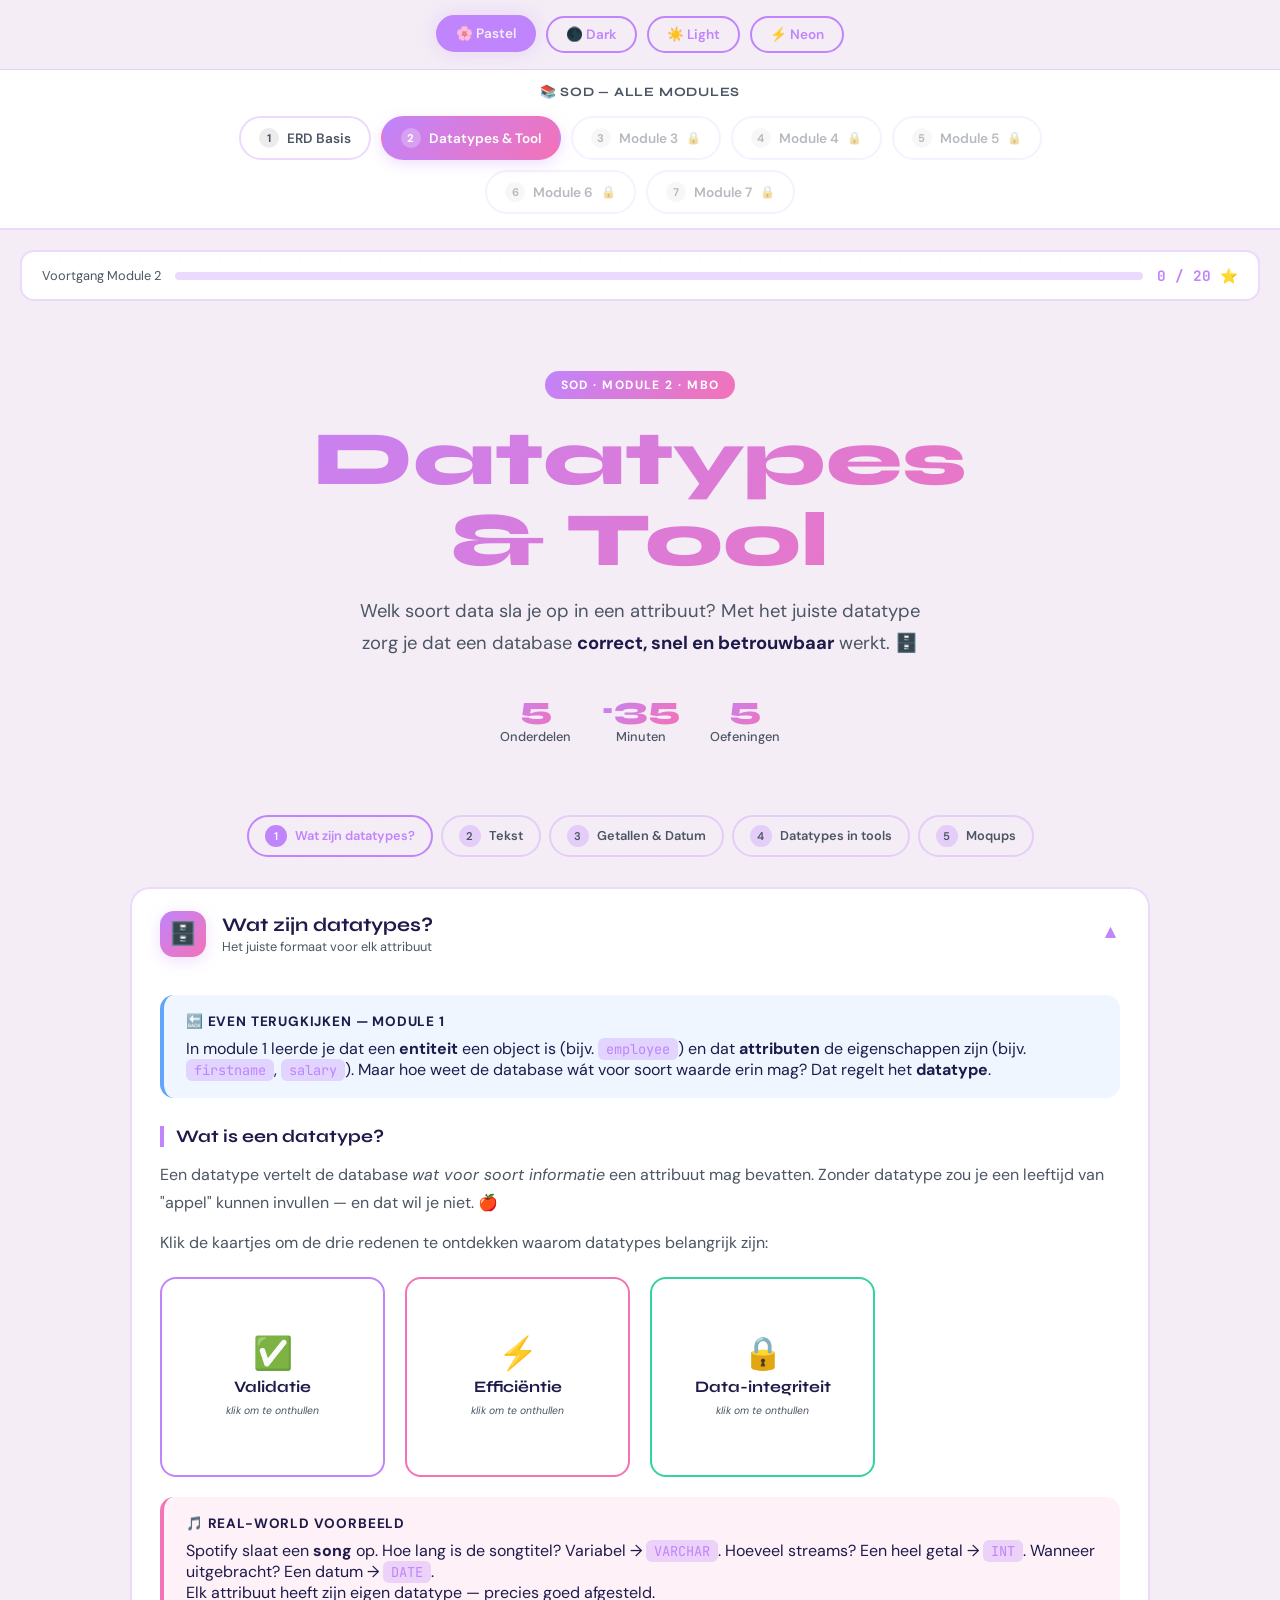
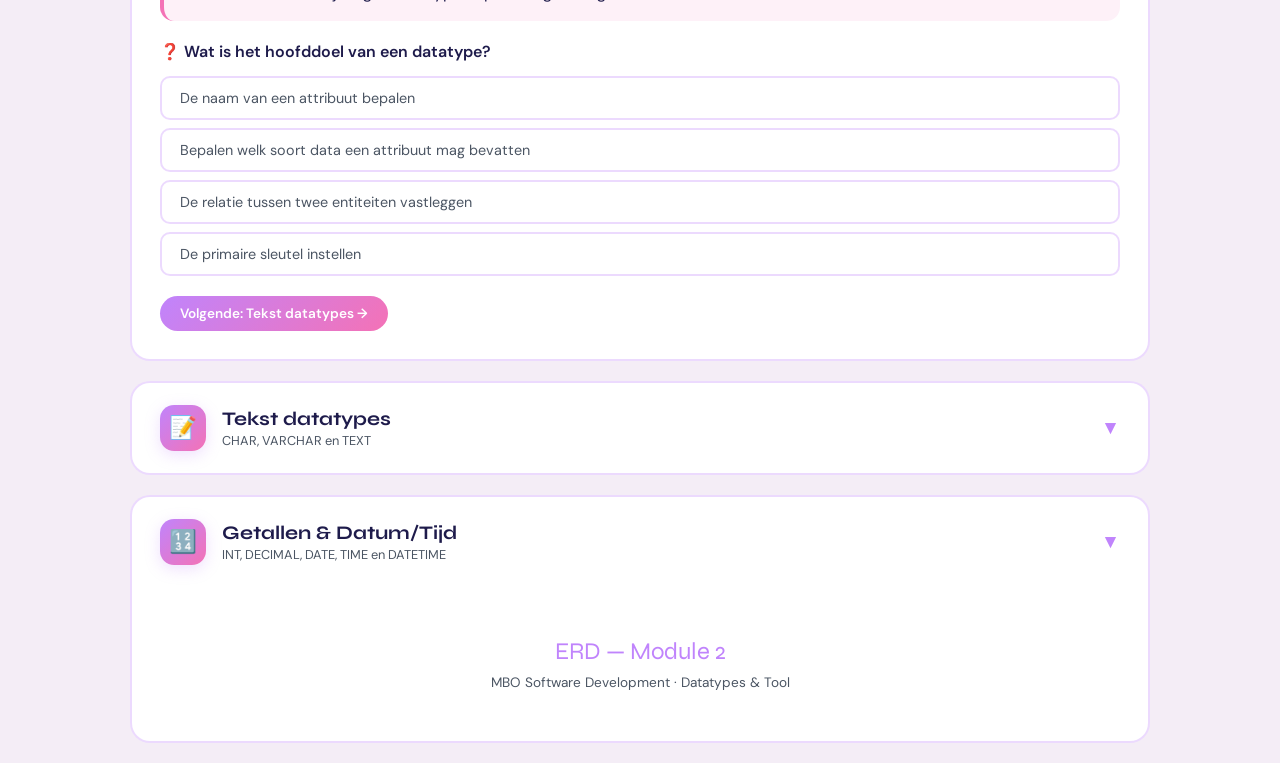
==== module2.html @ f7ee62d3 "Add files via upload" ====
<!DOCTYPE html>
<html lang="nl">
<head>
  <meta charset="UTF-8" />
  <meta name="viewport" content="width=device-width, initial-scale=1.0"/>
  <title>Datatypes & Tool | SOD Module 2</title>
  <link rel="preconnect" href="https://fonts.googleapis.com">
  <link href="https://fonts.googleapis.com/css2?family=Syne:wght@700;800&family=DM+Sans:wght@400;500;600&family=JetBrains+Mono:wght@400;700&display=swap" rel="stylesheet">
  <link rel="stylesheet" href="style.css">
</head>
<body data-theme="pastel">

<!-- ======================== THEME BAR ======================== -->
<div class="theme-bar">
  <button class="theme-btn active" onclick="setTheme('pastel', this)">🌸 Pastel</button>
  <button class="theme-btn" onclick="setTheme('dark', this)">🌑 Dark</button>
  <button class="theme-btn" onclick="setTheme('light', this)">☀️ Light</button>
  <button class="theme-btn" onclick="setTheme('neon', this)">⚡ Neon</button>
</div>

<!-- ======================== MODULE NAVIGATIE ======================== -->
<nav class="module-nav">
  <div class="module-nav-title">📚 SOD — Alle modules</div>
  <div class="module-nav-grid">
    <a class="module-pill" href="index.html">
      <span class="pill-num">1</span> ERD Basis
    </a>
    <a class="module-pill active" href="module2.html">
      <span class="pill-num">2</span> Datatypes &amp; Tool
    </a>
    <a class="module-pill locked" href="#">
      <span class="pill-num">3</span> Module 3 <span class="pill-lock">🔒</span>
    </a>
    <a class="module-pill locked" href="#">
      <span class="pill-num">4</span> Module 4 <span class="pill-lock">🔒</span>
    </a>
    <a class="module-pill locked" href="#">
      <span class="pill-num">5</span> Module 5 <span class="pill-lock">🔒</span>
    </a>
    <a class="module-pill locked" href="#">
      <span class="pill-num">6</span> Module 6 <span class="pill-lock">🔒</span>
    </a>
    <a class="module-pill locked" href="#">
      <span class="pill-num">7</span> Module 7 <span class="pill-lock">🔒</span>
    </a>
  </div>
</nav>

<!-- ======================== SCORE BAR ======================== -->
<div class="score-bar">
  <span class="score-label">Voortgang Module 2</span>
  <div class="score-track"><div class="score-fill" id="scoreFill"></div></div>
  <span class="score-num" id="scoreNum">0 / 20 ⭐</span>
</div>

<!-- ======================== HERO ======================== -->
<div class="container">
  <div class="hero">
    <div class="hero-label">SOD · Module 2 · MBO</div>
    <h1>Datatypes<br>&amp; Tool</h1>
    <p>Welk soort data sla je op in een attribuut? Met het juiste datatype
       zorg je dat een database <strong>correct, snel en betrouwbaar</strong> werkt. 🗄️</p>
    <div class="hero-stats">
      <div class="stat"><div class="stat-num">5</div><div class="stat-label">Onderdelen</div></div>
      <div class="stat"><div class="stat-num">~35</div><div class="stat-label">Minuten</div></div>
      <div class="stat"><div class="stat-num">5</div><div class="stat-label">Oefeningen</div></div>
    </div>
  </div>

  <!-- PROGRESS STRIP -->
  <div class="progress-strip" id="progressStrip">
    <div class="prog-step active" onclick="scrollToCard(0)"><span class="num">1</span>Wat zijn datatypes?</div>
    <div class="prog-step" onclick="scrollToCard(1)"><span class="num">2</span>Tekst</div>
    <div class="prog-step" onclick="scrollToCard(2)"><span class="num">3</span>Getallen &amp; Datum</div>
    <div class="prog-step" onclick="scrollToCard(3)"><span class="num">4</span>Datatypes in tools</div>
    <div class="prog-step" onclick="scrollToCard(4)"><span class="num">5</span>Moqups</div>
  </div>

  <!-- ======================== SECTIONS ======================== -->
  <div class="sections" id="allCards">

    <!-- ==================== CARD 1 — WAT ZIJN DATATYPES ==================== -->
    <div class="sec-card open" id="card0">
      <div class="sec-header" onclick="toggleCard(0)">
        <div class="sec-title-group">
          <div class="sec-icon">🗄️</div>
          <div>
            <div class="sec-title">Wat zijn datatypes?</div>
            <div class="sec-sub">Het juiste formaat voor elk attribuut</div>
          </div>
        </div>
        <span class="chevron">▼</span>
      </div>
      <div class="sec-body">
        <div class="sec-inner">

          <div class="hl-box info">
            <div class="box-title">🔙 Even terugkijken — Module 1</div>
            In module 1 leerde je dat een <strong>entiteit</strong> een object is (bijv. <code>employee</code>)
            en dat <strong>attributen</strong> de eigenschappen zijn (bijv. <code>firstname</code>, <code>salary</code>).
            Maar hoe weet de database wát voor soort waarde erin mag? Dat regelt het <strong>datatype</strong>.
          </div>

          <h2 class="topic-title">Wat is een datatype?</h2>
          <p>Een datatype vertelt de database <em>wat voor soort informatie</em> een attribuut mag bevatten.
             Zonder datatype zou je een leeftijd van "appel" kunnen invullen — en dat wil je niet. 🍎</p>

          <!-- FLIP CARDS — begrippen -->
          <p>Klik de kaartjes om de drie redenen te ontdekken waarom datatypes belangrijk zijn:</p>
          <div class="flip-grid">

            <div class="flip-card" onclick="flip(this)">
              <div class="flip-inner">
                <div class="flip-front">
                  <span class="flip-front-icon">✅</span>
                  <span class="flip-front-label">Validatie</span>
                  <span class="flip-front-hint">klik om te onthullen</span>
                </div>
                <div class="flip-back">
                  Een attribuut accepteert alleen waarden die bij het datatype passen.
                  Geen letters in een getal-veld, geen ongeldige datums.
                </div>
              </div>
            </div>

            <div class="flip-card" onclick="flip(this)">
              <div class="flip-inner">
                <div class="flip-front">
                  <span class="flip-front-icon">⚡</span>
                  <span class="flip-front-label">Efficiëntie</span>
                  <span class="flip-front-hint">klik om te onthullen</span>
                </div>
                <div class="flip-back">
                  Het juiste datatype gebruikt precies genoeg geheugen.
                  Een <strong>INT</strong> voor een leeftijd kost minder ruimte dan een <strong>TEXT</strong>.
                </div>
              </div>
            </div>

            <div class="flip-card" onclick="flip(this)">
              <div class="flip-inner">
                <div class="flip-front">
                  <span class="flip-front-icon">🔒</span>
                  <span class="flip-front-label">Data-integriteit</span>
                  <span class="flip-front-hint">klik om te onthullen</span>
                </div>
                <div class="flip-back">
                  Datatypes begrenzen lengtes en formaten.
                  Een landcode is altijd precies 2 tekens — nooit meer, nooit minder.
                </div>
              </div>
            </div>

          </div>

          <div class="hl-box quiz">
            <div class="box-title">🎵 Real-world voorbeeld</div>
            Spotify slaat een <strong>song</strong> op. Hoe lang is de songtitel? Variabel → <code>VARCHAR</code>.
            Hoeveel streams? Een heel getal → <code>INT</code>.
            Wanneer uitgebracht? Een datum → <code>DATE</code>.<br>
            Elk attribuut heeft zijn eigen datatype — precies goed afgesteld.
          </div>

          <div class="mcq">
            <div class="mcq-question">❓ Wat is het hoofddoel van een datatype?</div>
            <div class="mcq-options">
              <div class="mcq-opt" onclick="checkMCQ(this, false, 'mcq1')">De naam van een attribuut bepalen</div>
              <div class="mcq-opt" onclick="checkMCQ(this, true,  'mcq1')">Bepalen welk soort data een attribuut mag bevatten</div>
              <div class="mcq-opt" onclick="checkMCQ(this, false, 'mcq1')">De relatie tussen twee entiteiten vastleggen</div>
              <div class="mcq-opt" onclick="checkMCQ(this, false, 'mcq1')">De primaire sleutel instellen</div>
            </div>
            <div class="mcq-feedback" id="mcq1"></div>
          </div>

          <div class="step-controls">
            <button class="btn filled" onclick="openNextCard(0)">Volgende: Tekst datatypes →</button>
          </div>

        </div>
      </div>
    </div><!-- end card0 -->


    <!-- ==================== CARD 2 — TEKST DATATYPES ==================== -->
    <div class="sec-card" id="card1">
      <div class="sec-header" onclick="toggleCard(1)">
        <div class="sec-title-group">
          <div class="sec-icon">📝</div>
          <div>
            <div class="sec-title">Tekst datatypes</div>
            <div class="sec-sub">CHAR, VARCHAR en TEXT</div>
          </div>
        </div>
        <span class="chevron">▼</span>
      </div>
      <div class="sec-body">
        <div class="sec-inner">

          <p>Voor het opslaan van tekst zijn er drie hoofdtypes. Ze lijken op elkaar, maar het verschil maakt veel uit voor de performance van je database.</p>

          <!-- Stap voor stap de drie types -->
          <div class="step-reveal" id="stepReveal1">
            <div class="step-reveal-item visible">
              <div class="hl-box" style="border-color:var(--accent1); background:rgba(192,132,252,.08)">
                <div class="box-title" style="color:var(--accent1)">📌 CHAR(n) — Vaste lengte</div>
                <p style="margin:8px 0 4px">Altijd precies <strong>n</strong> tekens, ook als de waarde korter is. Lege posities worden opgevuld met spaties.</p>
                <strong>Gebruik voor:</strong> waarden die altijd even lang zijn.<br><br>
                <div style="display:flex; gap:12px; flex-wrap:wrap; margin-top:8px;">
                  <div style="background:var(--code-bg); border-radius:8px; padding:10px 14px; font-family:'JetBrains Mono',monospace; font-size:.85rem; color:var(--code-text);">
                    countrycode <span style="color:var(--accent1)">CHAR(2)</span><br>
                    <span style="color:#6b7280">-- 'NL', 'DE', 'FR'</span><br>
                    <span style="color:#6b7280">-- altijd 2 tekens</span>
                  </div>
                  <div style="background:var(--code-bg); border-radius:8px; padding:10px 14px; font-family:'JetBrains Mono',monospace; font-size:.85rem; color:var(--code-text);">
                    productcode <span style="color:var(--accent1)">CHAR(5)</span><br>
                    <span style="color:#6b7280">-- 'P1234', 'A0042'</span><br>
                    <span style="color:#6b7280">-- altijd 5 tekens</span>
                  </div>
                </div>
              </div>
            </div>

            <div class="step-reveal-item">
              <div class="hl-box" style="border-color:var(--accent2); background:rgba(244,114,182,.08)">
                <div class="box-title" style="color:var(--accent2)">📌 VARCHAR(n) — Variabele lengte</div>
                <p style="margin:8px 0 4px">Tot maximaal <strong>n</strong> tekens, maar slaat alleen de werkelijke lengte op. Efficiënter als waarden sterk variëren in lengte.</p>
                <strong>Gebruik voor:</strong> namen, adressen, e-mailadressen.<br><br>
                <div style="display:flex; gap:12px; flex-wrap:wrap; margin-top:8px;">
                  <div style="background:var(--code-bg); border-radius:8px; padding:10px 14px; font-family:'JetBrains Mono',monospace; font-size:.85rem; color:var(--code-text);">
                    lastname <span style="color:var(--accent2)">VARCHAR(50)</span><br>
                    <span style="color:#6b7280">-- 'Jansen' (6)</span><br>
                    <span style="color:#6b7280">-- 'Van den Berg' (12)</span>
                  </div>
                  <div style="background:var(--code-bg); border-radius:8px; padding:10px 14px; font-family:'JetBrains Mono',monospace; font-size:.85rem; color:var(--code-text);">
                    licenseplate <span style="color:var(--accent2)">VARCHAR(10)</span><br>
                    <span style="color:#6b7280">-- '6-VH-RT'</span><br>
                    <span style="color:#6b7280">-- kan uitbreiden</span>
                  </div>
                </div>
              </div>
            </div>

            <div class="step-reveal-item">
              <div class="hl-box" style="border-color:var(--accent3); background:rgba(52,211,153,.08)">
                <div class="box-title" style="color:var(--accent3)">📌 TEXT — Grote teksten</div>
                <p style="margin:8px 0 4px">Voor lange, onbegrensde teksten. Geen maximale lengte instellen nodig. Niet geschikt voor zoeken of sorteren.</p>
                <strong>Gebruik voor:</strong> beschrijvingen, berichten, opmerkingen.<br><br>
                <div style="background:var(--code-bg); border-radius:8px; padding:10px 14px; font-family:'JetBrains Mono',monospace; font-size:.85rem; color:var(--code-text); margin-top:8px;">
                  description <span style="color:var(--accent3)">TEXT</span><br>
                  <span style="color:#6b7280">-- 'Dit is een uitgebreide productbeschrijving...'</span>
                </div>
              </div>
            </div>

            <div class="step-reveal-item">
              <!-- Vergelijkingstabel -->
              <table>
                <thead><tr><th>Type</th><th>Lengte</th><th>Opslagruimte</th><th>Beste voor</th></tr></thead>
                <tbody>
                  <tr>
                    <td><code>CHAR(n)</code></td>
                    <td>Vast — altijd n</td>
                    <td>Altijd n bytes</td>
                    <td>Codes, postcodes, landcodes</td>
                  </tr>
                  <tr>
                    <td><code>VARCHAR(n)</code></td>
                    <td>Variabel — max n</td>
                    <td>Alleen werkelijke lengte</td>
                    <td>Namen, adressen, e-mails</td>
                  </tr>
                  <tr>
                    <td><code>TEXT</code></td>
                    <td>Onbeperkt</td>
                    <td>Dynamisch</td>
                    <td>Beschrijvingen, berichten</td>
                  </tr>
                </tbody>
              </table>
            </div>
          </div>
          <div class="step-controls">
            <button class="btn" onclick="stepReveal('stepReveal1', -1)" id="stepReveal1-prev" style="display:none">← Terug</button>
            <button class="btn filled" onclick="stepReveal('stepReveal1', 1)" id="stepReveal1-next">Volgend type →</button>
            <span class="step-counter" id="stepReveal1-counter">1 / 4</span>
          </div>

          <!-- CHAR vs VARCHAR visueel -->
          <h2 class="topic-title">CHAR vs VARCHAR — visueel verschil</h2>
          <div class="erd-canvas">
            <div style="font-family:'JetBrains Mono',monospace; font-size:.8rem; color:var(--text2); margin-bottom:16px;">
              // Opslag van de waarde 'NL' (2 tekens) en 'Jansen' (6 tekens)
            </div>
            <div style="display:flex; flex-direction:column; gap:20px;">

              <div>
                <div style="font-size:.8rem; color:var(--accent1); font-weight:700; margin-bottom:6px; font-family:'JetBrains Mono',monospace;">CHAR(6) — altijd 6 vakjes</div>
                <div style="display:flex; gap:3px; align-items:center;">
                  <div style="width:36px; height:36px; border:2px solid var(--accent1); border-radius:6px; display:flex; align-items:center; justify-content:center; font-family:'JetBrains Mono',monospace; font-size:.9rem; font-weight:700; color:var(--accent1);">N</div>
                  <div style="width:36px; height:36px; border:2px solid var(--accent1); border-radius:6px; display:flex; align-items:center; justify-content:center; font-family:'JetBrains Mono',monospace; font-size:.9rem; font-weight:700; color:var(--accent1);">L</div>
                  <div style="width:36px; height:36px; border:2px dashed rgba(128,128,128,.3); border-radius:6px; display:flex; align-items:center; justify-content:center; font-family:'JetBrains Mono',monospace; font-size:.7rem; color:var(--text2);">_</div>
                  <div style="width:36px; height:36px; border:2px dashed rgba(128,128,128,.3); border-radius:6px; display:flex; align-items:center; justify-content:center; font-family:'JetBrains Mono',monospace; font-size:.7rem; color:var(--text2);">_</div>
                  <div style="width:36px; height:36px; border:2px dashed rgba(128,128,128,.3); border-radius:6px; display:flex; align-items:center; justify-content:center; font-family:'JetBrains Mono',monospace; font-size:.7rem; color:var(--text2);">_</div>
                  <div style="width:36px; height:36px; border:2px dashed rgba(128,128,128,.3); border-radius:6px; display:flex; align-items:center; justify-content:center; font-family:'JetBrains Mono',monospace; font-size:.7rem; color:var(--text2);">_</div>
                  <span style="margin-left:10px; font-size:.75rem; color:var(--text2);">← altijd 6 bytes gebruikt, ook al zijn 4 leeg</span>
                </div>
              </div>

              <div>
                <div style="font-size:.8rem; color:var(--accent2); font-weight:700; margin-bottom:6px; font-family:'JetBrains Mono',monospace;">VARCHAR(50) — alleen wat nodig is</div>
                <div style="display:flex; gap:3px; align-items:center;">
                  <div style="width:36px; height:36px; border:2px solid var(--accent2); border-radius:6px; display:flex; align-items:center; justify-content:center; font-family:'JetBrains Mono',monospace; font-size:.9rem; font-weight:700; color:var(--accent2);">J</div>
                  <div style="width:36px; height:36px; border:2px solid var(--accent2); border-radius:6px; display:flex; align-items:center; justify-content:center; font-family:'JetBrains Mono',monospace; font-size:.9rem; font-weight:700; color:var(--accent2);">a</div>
                  <div style="width:36px; height:36px; border:2px solid var(--accent2); border-radius:6px; display:flex; align-items:center; justify-content:center; font-family:'JetBrains Mono',monospace; font-size:.9rem; font-weight:700; color:var(--accent2);">n</div>
                  <div style="width:36px; height:36px; border:2px solid var(--accent2); border-radius:6px; display:flex; align-items:center; justify-content:center; font-family:'JetBrains Mono',monospace; font-size:.9rem; font-weight:700; color:var(--accent2);">s</div>
                  <div style="width:36px; height:36px; border:2px solid var(--accent2); border-radius:6px; display:flex; align-items:center; justify-content:center; font-family:'JetBrains Mono',monospace; font-size:.9rem; font-weight:700; color:var(--accent2);">e</div>
                  <div style="width:36px; height:36px; border:2px solid var(--accent2); border-radius:6px; display:flex; align-items:center; justify-content:center; font-family:'JetBrains Mono',monospace; font-size:.9rem; font-weight:700; color:var(--accent2);">n</div>
                  <span style="margin-left:10px; font-size:.75rem; color:var(--text2);">← alleen 6 bytes, rest niet gereserveerd</span>
                </div>
              </div>

            </div>
          </div>

          <div class="mcq" style="margin-top:20px">
            <div class="mcq-question">❓ Voor welk attribuut gebruik je het beste <code>CHAR(2)</code>?</div>
            <div class="mcq-options">
              <div class="mcq-opt" onclick="checkMCQ(this, false, 'mcq2')">lastname</div>
              <div class="mcq-opt" onclick="checkMCQ(this, true,  'mcq2')">countrycode</div>
              <div class="mcq-opt" onclick="checkMCQ(this, false, 'mcq2')">description</div>
              <div class="mcq-opt" onclick="checkMCQ(this, false, 'mcq2')">emailadres</div>
            </div>
            <div class="mcq-feedback" id="mcq2"></div>
          </div>

          <div class="step-controls">
            <button class="btn filled" onclick="openNextCard(1)">Volgende: Getallen &amp; Datum →</button>
          </div>

        </div>
      </div>
    </div><!-- end card1 -->


    <!-- ==================== CARD 3 — GETALLEN & DATUM ==================== -->
    <div class="sec-card" id="card2">
      <div class="sec-header" onclick="toggleCard(2)">
        <div class="sec-title-group">
          <div class="sec-icon">🔢</div>
          <div>
            <div class="sec-title">Getallen &amp; Datum/Tijd</div>
            <div class="sec-sub">INT, DECIMAL, DATE, TIME en DATETIME</div>
          </div>
        </div>
        <span class="chevron">▼</span>
      </div>
      <div class="sec-body">
        <div class="sec-inner">

          <h2 class="topic-title">Numerieke datatypes</h2>

          <!-- ERD-stijl tabel met code blokken -->
          <div style="display:flex; flex-direction:column; gap:14px; margin:16px 0;">

            <div style="display:flex; gap:16px; align-items:flex-start; padding:16px; border-radius:12px; border:2px solid var(--border); background:var(--card-bg);">
              <div style="font-size:1.8rem; flex-shrink:0;">🔢</div>
              <div style="flex:1;">
                <strong style="color:var(--text); font-family:'JetBrains Mono',monospace;">INT</strong>
                <p style="margin:4px 0 8px; font-size:.9rem;">Hele getallen — geen decimalen. Gebruik voor ID's, aantallen, leeftijden.</p>
                <div style="display:flex; gap:10px; flex-wrap:wrap;">
                  <div style="background:var(--code-bg); border-radius:8px; padding:8px 12px; font-family:'JetBrains Mono',monospace; font-size:.8rem; color:var(--code-text);">id <span style="color:var(--accent1)">INT</span> <span style="color:#6b7280">-- 1, 42, 10000</span></div>
                  <div style="background:var(--code-bg); border-radius:8px; padding:8px 12px; font-family:'JetBrains Mono',monospace; font-size:.8rem; color:var(--code-text);">amount <span style="color:var(--accent1)">INT</span> <span style="color:#6b7280">-- 6 personen</span></div>
                </div>
                <div class="hl-box info" style="margin-top:10px; padding:10px 14px;">
                  <div class="box-title" style="font-size:.75rem;">SIGNED vs UNSIGNED</div>
                  <code>SIGNED</code>: getal mag negatief zijn (bijv. temperatuur: -10)<br>
                  <code>UNSIGNED</code>: alleen positief (bijv. leeftijd, ID — nooit negatief)
                </div>
              </div>
            </div>

            <div style="display:flex; gap:16px; align-items:flex-start; padding:16px; border-radius:12px; border:2px solid var(--border); background:var(--card-bg);">
              <div style="font-size:1.8rem; flex-shrink:0;">💰</div>
              <div style="flex:1;">
                <strong style="color:var(--text); font-family:'JetBrains Mono',monospace;">DECIMAL(m, d)</strong>
                <p style="margin:4px 0 8px; font-size:.9rem;">Decimale getallen met exacte precisie. <strong>m</strong> = totaal aantal cijfers, <strong>d</strong> = cijfers na de komma. Gebruik voor bedragen en maten.</p>
                <div style="background:var(--code-bg); border-radius:8px; padding:8px 12px; font-family:'JetBrains Mono',monospace; font-size:.8rem; color:var(--code-text);">
                  salary <span style="color:var(--accent2)">DECIMAL(10,2)</span><br>
                  <span style="color:#6b7280">-- max 10 cijfers, 2 na komma</span><br>
                  <span style="color:#6b7280">-- bijv. 2500.50 of 12345678.90</span>
                </div>
              </div>
            </div>

          </div>

          <h2 class="topic-title">Datum en tijd datatypes</h2>

          <div style="display:flex; flex-direction:column; gap:14px; margin:16px 0;">

            <div style="display:grid; grid-template-columns: repeat(auto-fill, minmax(220px,1fr)); gap:14px;">

              <div style="padding:16px; border-radius:12px; border:2px solid var(--border); background:var(--card-bg);">
                <div style="font-family:'JetBrains Mono',monospace; color:var(--accent3); font-weight:700; margin-bottom:8px;">DATE</div>
                <p style="font-size:.85rem; margin-bottom:8px;">Alleen een datum. Geen tijd.</p>
                <code>YYYY-MM-DD</code><br>
                <span style="font-size:.8rem; color:var(--text2);">bijv. <strong>1990-05-23</strong></span>
                <div class="chip chip-green" style="margin-top:8px; display:inline-block;">geboortedatum, besteldate</div>
              </div>

              <div style="padding:16px; border-radius:12px; border:2px solid var(--border); background:var(--card-bg);">
                <div style="font-family:'JetBrains Mono',monospace; color:var(--accent4); font-weight:700; margin-bottom:8px;">TIME</div>
                <p style="font-size:.85rem; margin-bottom:8px;">Alleen een tijdstip. Geen datum.</p>
                <code>HH:MM:SS</code><br>
                <span style="font-size:.8rem; color:var(--text2);">bijv. <strong>14:30:00</strong></span>
                <div class="chip chip-blue" style="margin-top:8px; display:inline-block;">begintime, endtime</div>
              </div>

              <div style="padding:16px; border-radius:12px; border:2px solid var(--border); background:var(--card-bg);">
                <div style="font-family:'JetBrains Mono',monospace; color:var(--accent5); font-weight:700; margin-bottom:8px;">DATETIME</div>
                <p style="font-size:.85rem; margin-bottom:8px;">Datum én tijd samen.</p>
                <code>YYYY-MM-DD HH:MM:SS</code><br>
                <span style="font-size:.8rem; color:var(--text2);">bijv. <strong>2023-01-18 10:45:32</strong></span>
                <div class="chip chip-ora" style="margin-top:8px; display:inline-block;">createdate, registrationdate</div>
              </div>

            </div>

          </div>

          <!-- Drag-drop oefening: koppel attribuut aan datatype -->
          <h2 class="topic-title">🎮 Koppel het attribuut aan het juiste datatype</h2>
          <div class="drag-game" id="dragGame1">
            <h3>Sleep elk attribuut naar het juiste datatype</h3>
            <p style="color:var(--text2); font-size:.85rem; margin-bottom:16px;">Context: entiteit <code>employee</code> (werknemer)</p>
            <div class="drag-area">
              <div class="drag-col">
                <h4>📦 Attributen</h4>
                <div class="drag-items" id="dragSource1">
                  <div class="drag-item" draggable="true" data-correct="text"    ondragstart="dragStart(event)" onclick="tapItem(this,'dragSource1','textDrop1','numDrop1')">countrycode</div>
                  <div class="drag-item" draggable="true" data-correct="num"     ondragstart="dragStart(event)" onclick="tapItem(this,'dragSource1','textDrop1','numDrop1')">salary</div>
                  <div class="drag-item" draggable="true" data-correct="text"    ondragstart="dragStart(event)" onclick="tapItem(this,'dragSource1','textDrop1','numDrop1')">lastname</div>
                  <div class="drag-item" draggable="true" data-correct="num"     ondragstart="dragStart(event)" onclick="tapItem(this,'dragSource1','textDrop1','numDrop1')">dayofbirth</div>
                  <div class="drag-item" draggable="true" data-correct="text"    ondragstart="dragStart(event)" onclick="tapItem(this,'dragSource1','textDrop1','numDrop1')">description</div>
                  <div class="drag-item" draggable="true" data-correct="num"     ondragstart="dragStart(event)" onclick="tapItem(this,'dragSource1','textDrop1','numDrop1')">starttime</div>
                </div>
              </div>
              <div class="drag-col">
                <h4>📝 Tekst (CHAR/VARCHAR/TEXT)</h4>
                <div class="drop-zone" id="textDrop1" data-accepts="text"
                     ondragover="allowDrop(event)"
                     ondrop="drop(event,'text','textDrop1','numDrop1','dragSource1')"></div>
              </div>
              <div class="drag-col">
                <h4>🔢 Getal/Datum (INT/DECIMAL/DATE/TIME)</h4>
                <div class="drop-zone" id="numDrop1" data-accepts="num"
                     ondragover="allowDrop(event)"
                     ondrop="drop(event,'num','textDrop1','numDrop1','dragSource1')"></div>
              </div>
            </div>
            <div style="display:flex; gap:10px; margin-top:14px; flex-wrap:wrap;">
              <button class="drag-btn" onclick="checkDrag('dragGame1','textDrop1','numDrop1')">✅ Controleer</button>
              <button class="btn" onclick="resetDrag('dragGame1','textDrop1','numDrop1','dragSource1')">🔄 Reset</button>
            </div>
            <div id="dragGame1-feedback" style="margin-top:10px; font-size:.85rem;"></div>
          </div>

          <div class="mcq" style="margin-top:20px">
            <div class="mcq-question">❓ Je wilt het salaris van een werknemer opslaan: <strong>€ 2500.50</strong>. Welk datatype gebruik je?</div>
            <div class="mcq-options">
              <div class="mcq-opt" onclick="checkMCQ(this, false, 'mcq3')">INT</div>
              <div class="mcq-opt" onclick="checkMCQ(this, false, 'mcq3')">VARCHAR(10)</div>
              <div class="mcq-opt" onclick="checkMCQ(this, true,  'mcq3')">DECIMAL(10,2)</div>
              <div class="mcq-opt" onclick="checkMCQ(this, false, 'mcq3')">DATE</div>
            </div>
            <div class="mcq-feedback" id="mcq3"></div>
          </div>

          <!-- ===== MEMORY GAME ===== -->
          <h2 class="topic-title">🃏 Memory — Koppel datatype aan voorbeeld</h2>
          <p>Vind de bijpassende paren: een datatype en een bijbehorende waarde of omschrijving. Klik twee kaartjes om ze om te draaien!</p>

          <div id="memoryGame" style="margin:20px 0;">
            <div id="memoryGrid" style="
              display: grid;
              grid-template-columns: repeat(4, 1fr);
              gap: 12px;
              max-width: 640px;
            "></div>
            <div style="display:flex; gap:12px; align-items:center; margin-top:16px; flex-wrap:wrap;">
              <button class="drag-btn" onclick="resetMemory()">🔄 Opnieuw</button>
              <span id="memoryStatus" style="font-size:.9rem; color:var(--text2);"></span>
              <span id="memoryMoves" style="font-family:'JetBrains Mono',monospace; font-size:.85rem; color:var(--accent1);"></span>
            </div>
          </div>

          <div class="step-controls">
            <button class="btn filled" onclick="openNextCard(2)">Volgende: Datatypes in tools →</button>
          </div>


    <!-- ==================== CARD 4 — DATATYPES IN TOOLS ==================== -->
    <div class="sec-card" id="card3">
      <div class="sec-header" onclick="toggleCard(3)">
        <div class="sec-title-group">
          <div class="sec-icon">🛠️</div>
          <div>
            <div class="sec-title">Datatypes in tools</div>
            <div class="sec-sub">Hoe zien datatypes eruit in Moqups, Draw.io en anderen?</div>
          </div>
        </div>
        <span class="chevron">▼</span>
      </div>
      <div class="sec-body">
        <div class="sec-inner">

          <p>Elke tool toont datatypes op een iets andere manier, maar de datatypes zelf zijn overal hetzelfde. Hieronder zie je hoe populaire tools ermee omgaan.</p>

          <!-- Stap-voor-stap per tool -->
          <div class="step-reveal" id="stepReveal2">

            <div class="step-reveal-item visible">
              <div style="padding:20px; border-radius:14px; border:2px solid var(--accent1); background:rgba(192,132,252,.06);">
                <div style="display:flex; align-items:center; gap:12px; margin-bottom:14px;">
                  <span style="font-size:1.8rem;">🖼️</span>
                  <div>
                    <strong style="color:var(--accent1); font-size:1.05rem;">Moqups</strong>
                    <span class="chip chip-green" style="margin-left:8px;">✅ Wij gebruiken dit</span>
                  </div>
                </div>
                <p style="font-size:.9rem; margin-bottom:12px;">In Moqups voeg je datatypes direct toe aan attributen. Voorbeeld: entiteit <code>reservation</code>:</p>
                <div class="erd-entity" style="min-width:280px; max-width:340px;">
                  <div class="erd-entity-name" style="background:var(--accent1); color:var(--bg)">reservation</div>
                  <ul class="erd-attrs">
                    <li class="erd-attr"><span class="icon-pk">🔑</span> id <span style="margin-left:auto; font-size:.7rem; color:var(--accent1);">INT</span></li>
                    <li class="erd-attr"><span class="icon-req">◆</span> name <span style="margin-left:auto; font-size:.7rem; color:var(--text2);">VARCHAR(100)</span></li>
                    <li class="erd-attr"><span class="icon-req">◆</span> date <span style="margin-left:auto; font-size:.7rem; color:var(--text2);">DATE</span></li>
                    <li class="erd-attr"><span class="icon-req">◆</span> starttime <span style="margin-left:auto; font-size:.7rem; color:var(--text2);">TIME</span></li>
                    <li class="erd-attr"><span class="icon-opt">◇</span> amount <span style="margin-left:auto; font-size:.7rem; color:var(--text2);">INT</span></li>
                  </ul>
                </div>
              </div>
            </div>

            <div class="step-reveal-item">
              <div style="padding:20px; border-radius:14px; border:2px solid var(--accent2); background:rgba(244,114,182,.06);">
                <div style="display:flex; align-items:center; gap:12px; margin-bottom:14px;">
                  <span style="font-size:1.8rem;">🎨</span>
                  <strong style="color:var(--accent2); font-size:1.05rem;">Draw.io</strong>
                </div>
                <p style="font-size:.9rem; margin-bottom:12px;">Draw.io toont attributen met hun datatype in tekstvorm. Voorbeeld: entiteit <code>event</code>:</p>
                <div class="erd-entity" style="min-width:280px; max-width:340px;">
                  <div class="erd-entity-name" style="background:var(--accent2); color:white">event</div>
                  <ul class="erd-attrs">
                    <li class="erd-attr"><span class="icon-pk">🔑</span> id <span style="margin-left:auto; font-size:.7rem; color:var(--accent2);">INT</span></li>
                    <li class="erd-attr"><span class="icon-req">◆</span> name <span style="margin-left:auto; font-size:.7rem; color:var(--text2);">VARCHAR(50)</span></li>
                    <li class="erd-attr"><span class="icon-req">◆</span> date <span style="margin-left:auto; font-size:.7rem; color:var(--text2);">DATE</span></li>
                    <li class="erd-attr"><span class="icon-req">◆</span> begintime <span style="margin-left:auto; font-size:.7rem; color:var(--text2);">TIME</span></li>
                    <li class="erd-attr"><span class="icon-opt">◇</span> endtime <span style="margin-left:auto; font-size:.7rem; color:var(--text2);">TIME</span></li>
                  </ul>
                </div>
              </div>
            </div>

            <div class="step-reveal-item">
              <div style="padding:20px; border-radius:14px; border:2px solid var(--accent3); background:rgba(52,211,153,.06);">
                <div style="display:flex; align-items:center; gap:12px; margin-bottom:14px;">
                  <span style="font-size:1.8rem;">📊</span>
                  <strong style="color:var(--accent3); font-size:1.05rem;">Lucidchart</strong>
                </div>
                <p style="font-size:.9rem; margin-bottom:12px;">Lucidchart laat datatypes zien naast de attribuutnaam. Voorbeeld: entiteit <code>product</code>:</p>
                <div class="erd-entity" style="min-width:280px; max-width:340px;">
                  <div class="erd-entity-name" style="background:var(--accent3); color:var(--bg)">product</div>
                  <ul class="erd-attrs">
                    <li class="erd-attr"><span class="icon-pk">🔑</span> id <span style="margin-left:auto; font-size:.7rem; color:var(--accent3);">INT</span></li>
                    <li class="erd-attr"><span class="icon-req">◆</span> productcode <span style="margin-left:auto; font-size:.7rem; color:var(--text2);">CHAR(5)</span></li>
                    <li class="erd-attr"><span class="icon-req">◆</span> description <span style="margin-left:auto; font-size:.7rem; color:var(--text2);">TEXT</span></li>
                    <li class="erd-attr"><span class="icon-req">◆</span> createdate <span style="margin-left:auto; font-size:.7rem; color:var(--text2);">DATETIME</span></li>
                  </ul>
                </div>
              </div>
            </div>

            <div class="step-reveal-item">
              <div class="hl-box tip">
                <div class="box-title">💡 Conclusie — tools, zelfde datatypes</div>
                Of je nu Moqups, Draw.io, Lucidchart of MySQL Workbench gebruikt — de datatypes zijn overal hetzelfde.
                Alleen de <em>weergave</em> verschilt. Ken je de datatypes, dan kun je in elke tool werken. ✅
              </div>

              <table style="margin-top:16px;">
                <thead><tr><th>Tool</th><th>Hoe datatypes tonen</th></tr></thead>
                <tbody>
                  <tr><td>🖼️ <strong>Moqups</strong> ✅</td><td>Datatype naast attribuutnaam, instelbaar per veld</td></tr>
                  <tr><td>🎨 Draw.io</td><td>Tekstveld per attribuut, datatype handmatig typen</td></tr>
                  <tr><td>📊 Lucidchart</td><td>Kolom naast naam, dropdownmenu met types</td></tr>
                  <tr><td>🐬 MySQL Workbench</td><td>Directe koppeling aan echte database, dropdown met alle MySQL types</td></tr>
                </tbody>
              </table>
            </div>

          </div>
          <div class="step-controls">
            <button class="btn" onclick="stepReveal('stepReveal2', -1)" id="stepReveal2-prev" style="display:none">← Terug</button>
            <button class="btn filled" onclick="stepReveal('stepReveal2', 1)" id="stepReveal2-next">Volgende tool →</button>
            <span class="step-counter" id="stepReveal2-counter">1 / 4</span>
          </div>

          <div class="mcq" style="margin-top:24px">
            <div class="mcq-question">❓ Je wilt de aanmaakdatum <strong>én</strong> -tijd van een bericht opslaan. Welk datatype kies je?</div>
            <div class="mcq-options">
              <div class="mcq-opt" onclick="checkMCQ(this, false, 'mcq4')">DATE</div>
              <div class="mcq-opt" onclick="checkMCQ(this, false, 'mcq4')">TIME</div>
              <div class="mcq-opt" onclick="checkMCQ(this, true,  'mcq4')">DATETIME</div>
              <div class="mcq-opt" onclick="checkMCQ(this, false, 'mcq4')">VARCHAR(20)</div>
            </div>
            <div class="mcq-feedback" id="mcq4"></div>
          </div>

          <div class="step-controls" style="margin-top:20px">
            <button class="btn filled" onclick="openNextCard(3)">Volgende: MySQL Workbench →</button>
          </div>

        </div>
      </div>
    </div><!-- end card3 -->


    <!-- ==================== CARD 5 — MYSQL WORKBENCH ==================== -->
    <div class="sec-card" id="card4">
      <div class="sec-header" onclick="toggleCard(4)">
        <div class="sec-title-group">
          <div class="sec-icon">🖼️</div>
          <div>
            <div class="sec-title">Moqups</div>
            <div class="sec-sub">Account aanmaken en eerste ERD tekenen</div>
          </div>
        </div>
        <span class="chevron">▼</span>
      </div>
      <div class="sec-body">
        <div class="sec-inner">

          <div class="hl-box info">
            <div class="box-title">🖼️ Waarom Moqups?</div>
            Moqups is de tool die wij gebruiken om ERD's te tekenen. Het werkt volledig in de browser —
            geen installatie nodig. Je kunt samenwerken in realtime en ERD's eenvoudig aanmaken met datatypes.
          </div>

          <h2 class="topic-title">Stap-voor-stap: account & eerste ERD</h2>

          <div class="step-reveal" id="stepReveal3">

            <div class="step-reveal-item visible">
              <div class="hl-box tip">
                <div class="box-title">📥 Stap 1 — Account aanmaken</div>
                Ga naar <code>moqups.com</code> en maak een gratis account aan via je schoole-mailadres.<br><br>
                <ol style="margin:10px 0 0 16px; line-height:2;">
                  <li>Klik op <strong>Sign Up</strong></li>
                  <li>Kies <strong>Sign up with Google</strong> en gebruik je schoolaccount</li>
                  <li>Je komt direct in je persoonlijke dashboard</li>
                </ol>
              </div>
            </div>

            <div class="step-reveal-item">
              <div class="hl-box" style="border-color:var(--accent1); background:rgba(192,132,252,.08)">
                <div class="box-title" style="color:var(--accent1)">📂 Stap 2 — Nieuw project aanmaken</div>
                In het dashboard maak je een nieuw project aan:<br><br>
                <ol style="margin:10px 0 0 16px; line-height:2;">
                  <li>Klik op <strong>+ New Project</strong></li>
                  <li>Geef je project een naam, bijv. <code>ERD Module 2</code></li>
                  <li>Kies als template <strong>Blank</strong> — je begint met een leeg canvas</li>
                </ol>
              </div>
            </div>

            <div class="step-reveal-item">
              <div class="hl-box" style="border-color:var(--accent2); background:rgba(244,114,182,.08)">
                <div class="box-title" style="color:var(--accent2)">🗂️ Stap 3 — Een entiteit toevoegen</div>
                In het canvas voeg je een entiteit toe als tabel:<br><br>
                <ol style="margin:10px 0 0 16px; line-height:2;">
                  <li>Klik links in de toolbar op <strong>Shapes</strong> (of gebruik de zoekbalk)</li>
                  <li>Zoek op <strong>ERD Table</strong> of <strong>Entity</strong></li>
                  <li>Sleep de shape naar het canvas</li>
                  <li>Dubbelklik op de tabel om de naam te wijzigen</li>
                </ol>
                <div class="hl-box warn" style="margin-top:10px; padding:10px 14px;">
                  <div class="box-title" style="font-size:.75rem;">💡 Naamgeving</div>
                  Gebruik altijd kleine letters en enkelvoud voor je entiteitnaam — bijv. <code>employee</code>, niet <code>Employees</code>.
                </div>
              </div>
            </div>

            <div class="step-reveal-item">
              <div class="hl-box" style="border-color:var(--accent3); background:rgba(52,211,153,.08)">
                <div class="box-title" style="color:var(--accent3)">⚙️ Stap 4 — Attributen & datatypes toevoegen</div>
                Klik op de tabel om rijen (attributen) toe te voegen:<br><br>
                <ul style="margin:10px 0 0 16px; line-height:2.2;">
                  <li>Klik op <strong>+ Add row</strong> om een attribuut toe te voegen</li>
                  <li>Typ de <strong>naam</strong> van het attribuut, bijv. <code>firstname</code></li>
                  <li>Voeg het <strong>datatype</strong> toe achter de naam, bijv. <code>VARCHAR(50)</code></li>
                  <li>Markeer de primaire sleutel met een <strong>🔑</strong> of <strong>PK</strong> label</li>
                </ul>
              </div>

              <!-- ERD voorbeeld in Moqups-stijl -->
              <div class="erd-canvas" style="margin-top:16px;">
                <div style="font-family:'JetBrains Mono',monospace; font-size:.8rem; color:var(--text2); margin-bottom:12px;">
                  // Voorbeeld: entiteit reservation in Moqups
                </div>
                <div class="erd-entity" style="min-width:300px; max-width:380px;">
                  <div class="erd-entity-name" style="background:var(--accent1); color:var(--bg)">reservation</div>
                  <ul class="erd-attrs">
                    <li class="erd-attr" style="background:rgba(251,191,36,.1)">
                      <span class="icon-pk">🔑</span> <strong>id</strong>
                      <span style="margin-left:auto; font-size:.7rem;">
                        <span style="color:#fbbf24;">PK</span>
                        <span style="color:var(--accent3); margin-left:4px;">INT</span>
                      </span>
                    </li>
                    <li class="erd-attr">
                      <span class="icon-req">◆</span> name
                      <span style="margin-left:auto; font-size:.7rem; color:var(--text2);">VARCHAR(100)</span>
                    </li>
                    <li class="erd-attr">
                      <span class="icon-req">◆</span> date
                      <span style="margin-left:auto; font-size:.7rem; color:var(--text2);">DATE</span>
                    </li>
                    <li class="erd-attr">
                      <span class="icon-req">◆</span> starttime
                      <span style="margin-left:auto; font-size:.7rem; color:var(--text2);">TIME</span>
                    </li>
                    <li class="erd-attr">
                      <span class="icon-opt">◇</span> amount
                      <span style="margin-left:auto; font-size:.7rem; color:var(--text2);">INT</span>
                    </li>
                  </ul>
                </div>
              </div>
            </div>

            <div class="step-reveal-item">
              <div class="hl-box" style="border-color:var(--accent4); background:rgba(96,165,250,.08)">
                <div class="box-title" style="color:var(--accent4)">🔗 Stap 5 — Relaties tekenen</div>
                Verbind twee entiteiten met een relatiepijl:<br><br>
                <ol style="margin:10px 0 0 16px; line-height:2;">
                  <li>Hover over de rand van een entiteit — je ziet een verbindingspunt verschijnen</li>
                  <li>Klik en sleep naar de andere entiteit</li>
                  <li>Kies het type relatie (1-op-1, 1-op-veel, etc.) in de toolbar</li>
                  <li>Voeg een <strong>vreemde sleutel</strong> toe aan de juiste entiteit</li>
                </ol>
                <div class="hl-box tip" style="margin-top:10px; padding:10px 14px;">
                  <div class="box-title" style="font-size:.75rem;">💾 Opslaan</div>
                  Moqups slaat automatisch op in de cloud. Je hoeft niet handmatig op Opslaan te klikken.
                  Deel je project via <strong>Share</strong> rechtsboven om samen te werken.
                </div>
              </div>
            </div>

          </div>
          <div class="step-controls">
            <button class="btn" onclick="stepReveal('stepReveal3', -1)" id="stepReveal3-prev" style="display:none">← Terug</button>
            <button class="btn filled" onclick="stepReveal('stepReveal3', 1)" id="stepReveal3-next">Volgende stap →</button>
            <span class="step-counter" id="stepReveal3-counter">1 / 5</span>
          </div>

          <!-- Typer oefening: koppel attribuut aan datatype -->
          <h2 class="topic-title" style="margin-top:28px">⌨️ Typ het juiste datatype</h2>
          <div class="typer-box">
            <h3>Vul het correcte datatype in voor elk attribuut</h3>
            <p style="color:var(--text2); font-size:.85rem; margin-bottom:16px;">Gebruik hoofdletters, exact zoals in MySQL. Bijv. <code>INT</code>, <code>DATE</code>, <code>VARCHAR(50)</code></p>

            <div class="typer-row">
              <label>Geboortedatum</label>
              <input class="typer-input" id="t1" placeholder="datatype..."
                     oninput="checkTyper('t1','DATE','h1')" onblur="checkTyper('t1','DATE','h1')">
              <span class="typer-hint" id="h1">💡 Alleen een datum, geen tijd</span>
            </div>
            <div class="typer-row">
              <label>Landcode (altijd 2 tekens)</label>
              <input class="typer-input" id="t2" placeholder="datatype..."
                     oninput="checkTyper('t2','CHAR(2)','h2')" onblur="checkTyper('t2','CHAR(2)','h2')">
              <span class="typer-hint" id="h2">💡 Vaste lengte van 2</span>
            </div>
            <div class="typer-row">
              <label>Salaris (bijv. 2500.50)</label>
              <input class="typer-input" id="t3" placeholder="datatype..."
                     oninput="checkTyper('t3','DECIMAL(10,2)','h3')" onblur="checkTyper('t3','DECIMAL(10,2)','h3')">
              <span class="typer-hint" id="h3">💡 10 cijfers totaal, 2 na de komma</span>
            </div>
            <div class="typer-row">
              <label>Achternaam (max 50 tekens)</label>
              <input class="typer-input" id="t4" placeholder="datatype..."
                     oninput="checkTyper('t4','VARCHAR(50)','h4')" onblur="checkTyper('t4','VARCHAR(50)','h4')">
              <span class="typer-hint" id="h4">💡 Variabele lengte, maximaal 50</span>
            </div>
            <div class="typer-row">
              <label>Aanmaakdatum + tijd</label>
              <input class="typer-input" id="t5" placeholder="datatype..."
                     oninput="checkTyper('t5','DATETIME','h5')" onblur="checkTyper('t5','DATETIME','h5')">
              <span class="typer-hint" id="h5">💡 Datum én tijd samen</span>
            </div>
          </div>

          <!-- Leeruitkomsten checklist -->
          <h2 class="topic-title" style="margin-top:30px">✅ Leeruitkomsten — Check jezelf</h2>
          <p style="color:var(--text2)">Klik op een leeruitkomst als jij dit nu snapt!</p>
          <div class="checklist">
            <div class="check-item" onclick="toggleCheck(this)">
              <div class="check-box">✓</div>
              <div class="check-text">Ik begrijp waarom datatypes belangrijk zijn bij het ontwerpen van een database.</div>
            </div>
            <div class="check-item" onclick="toggleCheck(this)">
              <div class="check-box">✓</div>
              <div class="check-text">Ik ken de meest gebruikte datatypes: CHAR, VARCHAR, TEXT, INT, DECIMAL, DATE, TIME en DATETIME.</div>
            </div>
            <div class="check-item" onclick="toggleCheck(this)">
              <div class="check-box">✓</div>
              <div class="check-text">Ik kan datatypes correct toewijzen aan attributen in een ERD.</div>
            </div>
            <div class="check-item" onclick="toggleCheck(this)">
              <div class="check-box">✓</div>
              <div class="check-text">Ik weet hoe ik datatypes weergeef in Moqups.</div>
            </div>
            <div class="check-item" onclick="toggleCheck(this)">
              <div class="check-box">✓</div>
              <div class="check-text">Ik kan in Moqups een entiteit aanmaken met attributen en de juiste datatypes.</div>
            </div>
          </div>

          <div class="hl-box tip" style="margin-top:20px; text-align:center;">
            <div class="box-title">🎉 Module 2 klaar!</div>
            Je weet nu welke datatypes er zijn en hoe je ze toepast.
            Volgende stap: in Moqups je eigen ERD bouwen met de juiste datatypes. 💪
          </div>

        </div>
      </div>
    </div><!-- end card4 -->

  </div><!-- end sections -->
</div>

<footer>
  <div class="big">ERD — Module 2</div>
  MBO Software Development · Datatypes &amp; Tool
</footer>

<script src="script.js"></script>
</body>
</html>
---- style.css ----
/* ================================================================
   ERD-LES.CSS — SOD Module 1
   Stijlen voor de interactieve ERD-les
================================================================ */

/* ================================================================
   THEME TOKENS
================================================================ */
:root {
  --bg:           #f4edf6;
  --bg2:          #ffffff;
  --accent1:      #c084fc;
  --accent2:      #f472b6;
  --accent3:      #34d399;
  --accent4:      #60a5fa;
  --accent5:      #fb923c;
  --text:         #1e1b4b;
  --text2:        #4b5563;
  --border:       rgba(192,132,252,.3);
  --card-bg:      #ffffff;
  --code-bg:      #1e1b4b;
  --code-text:    #e9d5ff;
  --header-grad:  linear-gradient(135deg, #c084fc 0%, #f472b6 100%);
  --glow:         rgba(192,132,252,.25);
}

[data-theme="dark"] {
  --bg:           #0f0f23;
  --bg2:          #1a1a2e;
  --accent1:      #00c8ff;
  --accent2:      #7c3aed;
  --accent3:      #10b981;
  --accent4:      #f59e0b;
  --accent5:      #f43f5e;
  --text:         #e2e8f0;
  --text2:        #94a3b8;
  --border:       rgba(0,200,255,.2);
  --card-bg:      #16213e;
  --code-bg:      #0d0d1a;
  --code-text:    #00ff9c;
  --header-grad:  linear-gradient(135deg, #00c8ff 0%, #7c3aed 100%);
  --glow:         rgba(0,200,255,.2);
}

[data-theme="neon"] {
  --bg:           #0d1b2a;
  --bg2:          #0d1b2a;
  --accent1:      #00ff9c;
  --accent2:      #ff00ff;
  --accent3:      #00ffff;
  --accent4:      #ffa500;
  --accent5:      #ff4757;
  --text:         #e0e1dd;
  --text2:        #778da9;
  --border:       rgba(0,255,156,.3);
  --card-bg:      rgba(13,27,42,.85);
  --code-bg:      rgba(0,0,0,.7);
  --code-text:    #00ff9c;
  --header-grad:  linear-gradient(135deg, #00ff9c 0%, #00ffff 100%);
  --glow:         rgba(0,255,156,.3);
}

[data-theme="light"] {
  --bg:           #f8f9fa;
  --bg2:          #ffffff;
  --accent1:      #2563eb;
  --accent2:      #7c3aed;
  --accent3:      #059669;
  --accent4:      #d97706;
  --accent5:      #dc2626;
  --text:         #111827;
  --text2:        #4b5563;
  --border:       #e5e7eb;
  --card-bg:      #ffffff;
  --code-bg:      #1e293b;
  --code-text:    #e2e8f0;
  --header-grad:  linear-gradient(135deg, #2563eb 0%, #7c3aed 100%);
  --glow:         rgba(37,99,235,.15);
}

/* ================================================================
   RESET & BASE
================================================================ */
*, *::before, *::after {
  box-sizing: border-box;
  margin: 0;
  padding: 0;
}

html {
  scroll-behavior: smooth;
  font-size: 16px;
}

body {
  font-family: 'DM Sans', sans-serif;
  background: var(--bg);
  color: var(--text);
  min-height: 100vh;
  transition: background .4s, color .4s;
}

/* Subtiele achtergrond stippen */
body::before {
  content: '';
  position: fixed;
  inset: 0;
  background-image: radial-gradient(circle, var(--accent1) 1px, transparent 1px);
  background-size: 40px 40px;
  opacity: .04;
  pointer-events: none;
  z-index: 0;
}

.container {
  max-width: 1100px;
  margin: 0 auto;
  padding: 0 20px;
  position: relative;
  z-index: 1;
}

/* ================================================================
   THEME BAR
================================================================ */
.theme-bar {
  display: flex;
  justify-content: center;
  gap: 10px;
  padding: 16px 20px;
  flex-wrap: wrap;
  position: sticky;
  top: 0;
  z-index: 100;
  background: var(--bg);
  border-bottom: 1px solid var(--border);
  backdrop-filter: blur(10px);
}

.theme-btn {
  padding: 8px 18px;
  border-radius: 999px;
  border: 2px solid var(--accent1);
  background: transparent;
  color: var(--accent1);
  font-family: 'DM Sans', sans-serif;
  font-weight: 600;
  font-size: .85rem;
  cursor: pointer;
  transition: all .25s;
}

.theme-btn:hover,
.theme-btn.active {
  background: var(--accent1);
  color: var(--bg);
  box-shadow: 0 0 20px var(--glow);
  transform: translateY(-1px);
}

/* ================================================================
   HERO
================================================================ */
.hero {
  padding: 70px 20px 40px;
  text-align: center;
}

.hero-label {
  display: inline-block;
  background: var(--header-grad);
  color: white;
  font-size: .75rem;
  font-weight: 700;
  letter-spacing: .12em;
  text-transform: uppercase;
  padding: 6px 16px;
  border-radius: 999px;
  margin-bottom: 20px;
}

.hero h1 {
  font-family: 'Syne', sans-serif;
  font-size: clamp(2.8rem, 6vw, 5rem);
  font-weight: 800;
  line-height: 1.05;
  background: var(--header-grad);
  -webkit-background-clip: text;
  -webkit-text-fill-color: transparent;
  background-clip: text;
  margin-bottom: 16px;
}

.hero p {
  font-size: 1.15rem;
  color: var(--text2);
  max-width: 580px;
  margin: 0 auto 30px;
  line-height: 1.7;
}

.hero-stats {
  display: flex;
  justify-content: center;
  gap: 30px;
  flex-wrap: wrap;
}

.stat { text-align: center; }

.stat-num {
  font-family: 'Syne', sans-serif;
  font-size: 2rem;
  font-weight: 800;
  background: var(--header-grad);
  -webkit-background-clip: text;
  -webkit-text-fill-color: transparent;
  background-clip: text;
}

.stat-label {
  font-size: .8rem;
  color: var(--text2);
  font-weight: 500;
}

/* ================================================================
   PROGRESS STRIP
================================================================ */
.progress-strip {
  display: flex;
  justify-content: center;
  gap: 8px;
  padding: 30px 20px 10px;
  flex-wrap: wrap;
}

.prog-step {
  display: flex;
  align-items: center;
  gap: 8px;
  padding: 8px 16px;
  border-radius: 999px;
  border: 2px solid var(--border);
  color: var(--text2);
  font-size: .8rem;
  font-weight: 600;
  cursor: pointer;
  transition: all .25s;
}

.prog-step:hover {
  border-color: var(--accent1);
  color: var(--accent1);
}

.prog-step .num {
  width: 22px;
  height: 22px;
  border-radius: 50%;
  background: var(--border);
  display: flex;
  align-items: center;
  justify-content: center;
  font-size: .7rem;
  transition: background .25s;
}

.prog-step.done  { border-color: var(--accent3); color: var(--accent3); }
.prog-step.done  .num { background: var(--accent3); color: white; }
.prog-step.active { border-color: var(--accent1); color: var(--accent1); }
.prog-step.active .num { background: var(--accent1); color: white; }

/* ================================================================
   SCORE BAR
================================================================ */
.score-bar {
  display: flex;
  align-items: center;
  gap: 14px;
  padding: 14px 20px;
  background: var(--card-bg);
  border: 2px solid var(--border);
  border-radius: 14px;
  margin: 20px 20px 0;
}

.score-label { font-size: .8rem; color: var(--text2); }

.score-track {
  flex: 1;
  height: 8px;
  background: var(--border);
  border-radius: 999px;
  overflow: hidden;
}

.score-fill {
  height: 100%;
  background: var(--header-grad);
  border-radius: 999px;
  transition: width .5s ease;
  width: 0%;
}

.score-num {
  font-family: 'JetBrains Mono', monospace;
  font-weight: 700;
  font-size: .9rem;
  color: var(--accent1);
}

/* ================================================================
   SECTION CARDS (accordion)
================================================================ */
.sections {
  padding: 20px;
  display: flex;
  flex-direction: column;
  gap: 20px;
}

.sec-card {
  background: var(--card-bg);
  border: 2px solid var(--border);
  border-radius: 20px;
  overflow: hidden;
  transition: box-shadow .3s, border-color .3s;
}

.sec-card:hover { box-shadow: 0 8px 40px var(--glow); }

.sec-header {
  padding: 22px 28px;
  display: flex;
  justify-content: space-between;
  align-items: center;
  cursor: pointer;
  user-select: none;
  transition: background .2s;
  gap: 15px;
}

.sec-header:hover { background: rgba(128,128,128,.04); }

.sec-title-group {
  display: flex;
  align-items: center;
  gap: 16px;
}

.sec-icon {
  width: 46px;
  height: 46px;
  border-radius: 14px;
  background: var(--header-grad);
  display: flex;
  align-items: center;
  justify-content: center;
  font-size: 1.4rem;
  flex-shrink: 0;
  box-shadow: 0 4px 15px var(--glow);
}

.sec-title {
  font-family: 'Syne', sans-serif;
  font-size: 1.2rem;
  font-weight: 700;
}

.sec-sub {
  font-size: .8rem;
  color: var(--text2);
  margin-top: 2px;
}

.chevron {
  font-size: 1.2rem;
  color: var(--accent1);
  transition: transform .35s ease;
  flex-shrink: 0;
}

.sec-card.open .chevron { transform: rotate(180deg); }

.sec-body {
  max-height: 0;
  overflow: hidden;
  transition: max-height .5s cubic-bezier(.4,0,.2,1);
}

.sec-card.open .sec-body { max-height: 9999px; }

.sec-inner { padding: 0 28px 28px; }

/* ================================================================
   CONTENT ELEMENTS
================================================================ */
h2.topic-title {
  font-family: 'Syne', sans-serif;
  font-size: 1.1rem;
  font-weight: 700;
  margin: 28px 0 14px;
  padding-left: 12px;
  border-left: 4px solid var(--accent1);
  color: var(--text);
}

p {
  color: var(--text2);
  line-height: 1.75;
  margin-bottom: 12px;
}

strong { color: var(--text); }

/* Highlight boxes */
.hl-box {
  border-radius: 14px;
  padding: 18px 22px;
  margin: 16px 0;
  border-left: 4px solid;
}

.hl-box.info  { background: rgba(96,165,250,.1);  border-color: var(--accent4); }
.hl-box.tip   { background: rgba(52,211,153,.1);  border-color: var(--accent3); }
.hl-box.warn  { background: rgba(251,146,60,.1);  border-color: var(--accent5); }
.hl-box.quiz  { background: rgba(244,114,182,.1); border-color: var(--accent2); }

.hl-box .box-title {
  font-weight: 700;
  font-size: .85rem;
  letter-spacing: .06em;
  text-transform: uppercase;
  margin-bottom: 8px;
  color: var(--text);
}

/* Code block */
pre {
  background: var(--code-bg);
  color: var(--code-text);
  border-radius: 12px;
  padding: 20px 22px;
  font-family: 'JetBrains Mono', monospace;
  font-size: .85rem;
  line-height: 1.7;
  overflow-x: auto;
  margin: 16px 0;
  border-left: 4px solid var(--accent1);
}

.kw { color: var(--accent2); font-weight: 700; }
.cm { color: #6b7280; font-style: italic; }
.st { color: var(--accent3); }
.nm { color: var(--accent4); }

code {
  font-family: 'JetBrains Mono', monospace;
  background: var(--border);
  padding: 2px 8px;
  border-radius: 6px;
  font-size: .85em;
  color: var(--accent1);
}

/* ================================================================
   FLIP CARDS — FIXED
================================================================ */
.flip-grid {
  display: grid;
  grid-template-columns: repeat(auto-fill, minmax(200px, 1fr));
  gap: 20px;
  margin: 20px 0;
}

.flip-card {
  height: 200px;       /* meer hoogte voor tekst op beide kanten */
  perspective: 1000px;
  cursor: pointer;
}

.flip-inner {
  width: 100%;
  height: 100%;
  transform-style: preserve-3d;
  transition: transform .55s cubic-bezier(.4,0,.2,1);
  position: relative;
}

.flip-card.flipped .flip-inner {
  transform: rotateY(180deg);
}

/* Voorkant en achterkant delen dezelfde basisstijl */
.flip-front,
.flip-back {
  position: absolute;
  inset: 0;
  border-radius: 16px;
  backface-visibility: hidden;
  -webkit-backface-visibility: hidden;  /* Safari fix */
  display: flex;
  flex-direction: column;
  align-items: center;
  justify-content: center;
  text-align: center;
  padding: 20px 18px;
  overflow: hidden;                     /* Tekst nooit buiten de kaart */
}

/* VOORKANT */
.flip-front {
  background: var(--card-bg);
  border: 2px solid var(--border);
  gap: 8px;
  justify-content: center;
}

.flip-front-icon {
  font-size: 2rem;
  line-height: 1;
  flex-shrink: 0;
}

.flip-front-label {
  font-family: 'Syne', sans-serif;
  font-weight: 700;
  font-size: 1rem;
  color: var(--text);
  line-height: 1.2;
}

.flip-front-hint {
  font-size: .65rem;
  color: var(--text2);
  font-style: italic;
}

/* ACHTERKANT — vaste font-grootte, geen overflow */
.flip-back {
  background: var(--header-grad);
  border: 2px solid transparent;
  transform: rotateY(180deg);
  color: white;
  font-size: .78rem;      /* kleiner zodat tekst altijd past */
  line-height: 1.5;
  gap: 0;
  justify-content: center;
  word-break: break-word;
}

.flip-back strong {
  color: white;
  text-shadow: 0 1px 3px rgba(0,0,0,.3);
}

/* Kleur-accent per kaart */
.flip-card:nth-child(1) .flip-front { border-color: var(--accent1); }
.flip-card:nth-child(2) .flip-front { border-color: var(--accent2); }
.flip-card:nth-child(3) .flip-front { border-color: var(--accent3); }
.flip-card:nth-child(4) .flip-front { border-color: var(--accent4); }

.flip-card:nth-child(1) .flip-front-icon { color: var(--accent1); }
.flip-card:nth-child(2) .flip-front-icon { color: var(--accent2); }
.flip-card:nth-child(3) .flip-front-icon { color: var(--accent3); }
.flip-card:nth-child(4) .flip-front-icon { color: var(--accent4); }

/* ================================================================
   DRAG AND DROP GAME
================================================================ */
.drag-game {
  background: var(--code-bg);
  border-radius: 16px;
  padding: 24px;
  margin: 20px 0;
}

.drag-game h3 {
  font-family: 'Syne', sans-serif;
  color: var(--accent1);
  margin-bottom: 16px;
}

.drag-area {
  display: flex;
  gap: 20px;
  flex-wrap: wrap;
}

.drag-col { flex: 1; min-width: 200px; }

.drag-col h4 {
  font-size: .8rem;
  font-weight: 700;
  letter-spacing: .08em;
  text-transform: uppercase;
  color: var(--text2);
  margin-bottom: 10px;
}

.drag-items {
  display: flex;
  flex-direction: column;
  gap: 8px;
  min-height: 120px;
}

.drag-item {
  background: var(--card-bg);
  border: 2px dashed var(--border);
  border-radius: 10px;
  padding: 10px 14px;
  font-size: .85rem;
  font-family: 'JetBrains Mono', monospace;
  cursor: grab;
  transition: all .2s;
  color: var(--text);
  user-select: none;
}

.drag-item:hover {
  border-color: var(--accent1);
  box-shadow: 0 0 10px var(--glow);
  transform: translateX(4px);
}

.drag-item.dragging { opacity: .4; }

.drop-zone {
  background: rgba(128,128,128,.06);
  border: 2px dashed var(--border);
  border-radius: 10px;
  padding: 10px;
  min-height: 120px;
  transition: border-color .2s, background .2s;
}

.drop-zone.drag-over {
  border-color: var(--accent3);
  background: rgba(52,211,153,.08);
}

.drag-item.correct { border-color: var(--accent3); background: rgba(52,211,153,.15); color: var(--accent3); }
.drag-item.wrong   { border-color: #f87171; background: rgba(248,113,113,.15); color: #f87171; }

.drag-btn {
  margin-top: 14px;
  padding: 10px 22px;
  border-radius: 999px;
  border: none;
  background: var(--header-grad);
  color: white;
  font-weight: 700;
  font-family: 'DM Sans', sans-serif;
  cursor: pointer;
  font-size: .9rem;
  transition: transform .2s, box-shadow .2s;
}

.drag-btn:hover {
  transform: translateY(-2px);
  box-shadow: 0 8px 20px var(--glow);
}

/* ================================================================
   CHIPS / BADGES
================================================================ */
.chip {
  display: inline-block;
  padding: 4px 12px;
  border-radius: 999px;
  font-size: .75rem;
  font-weight: 700;
  margin: 3px;
}

.chip-lila  { background: rgba(192,132,252,.2); color: var(--accent1); border: 1px solid var(--accent1); }
.chip-pink  { background: rgba(244,114,182,.2); color: var(--accent2); border: 1px solid var(--accent2); }
.chip-green { background: rgba(52,211,153,.2);  color: var(--accent3); border: 1px solid var(--accent3); }
.chip-blue  { background: rgba(96,165,250,.2);  color: var(--accent4); border: 1px solid var(--accent4); }
.chip-ora   { background: rgba(251,146,60,.2);  color: var(--accent5); border: 1px solid var(--accent5); }

/* ================================================================
   STEP REVEAL
================================================================ */
.step-reveal { margin: 20px 0; }

.step-reveal-item {
  display: none;
  animation: fadeUp .4s ease;
}

.step-reveal-item.visible { display: block; }

@keyframes fadeUp {
  from { opacity: 0; transform: translateY(8px); }
  to   { opacity: 1; transform: translateY(0); }
}

.step-controls {
  display: flex;
  gap: 10px;
  align-items: center;
  flex-wrap: wrap;
  margin-top: 14px;
}

.btn {
  padding: 9px 20px;
  border-radius: 999px;
  border: 2px solid var(--accent1);
  background: transparent;
  color: var(--accent1);
  font-family: 'DM Sans', sans-serif;
  font-weight: 600;
  font-size: .85rem;
  cursor: pointer;
  transition: all .2s;
}

.btn:hover {
  background: var(--accent1);
  color: var(--bg);
  transform: translateY(-1px);
  box-shadow: 0 4px 14px var(--glow);
}

.btn.filled {
  background: var(--header-grad);
  border: none;
  color: white;
}

.btn:disabled {
  opacity: .5;
  cursor: not-allowed;
  transform: none;
}

.step-counter {
  font-size: .8rem;
  color: var(--text2);
  font-family: 'JetBrains Mono', monospace;
}

/* ================================================================
   MCQ QUIZ
================================================================ */
.mcq { margin: 20px 0; }

.mcq-question {
  font-weight: 600;
  margin-bottom: 14px;
  color: var(--text);
  font-size: 1rem;
}

.mcq-options {
  display: flex;
  flex-direction: column;
  gap: 8px;
}

.mcq-opt {
  padding: 11px 18px;
  border: 2px solid var(--border);
  border-radius: 10px;
  cursor: pointer;
  transition: all .2s;
  color: var(--text2);
  font-size: .9rem;
}

.mcq-opt:hover            { border-color: var(--accent1); color: var(--text); }
.mcq-opt.correct          { border-color: var(--accent3); background: rgba(52,211,153,.1); color: var(--accent3); font-weight: 600; }
.mcq-opt.wrong            { border-color: #f87171; background: rgba(248,113,113,.08); color: #f87171; }
.mcq-opt.answered         { pointer-events: none; }

.mcq-feedback {
  margin-top: 12px;
  padding: 12px 16px;
  border-radius: 10px;
  font-size: .9rem;
  display: none;
}

.mcq-feedback.show { display: block; }
.mcq-feedback.ok  { background: rgba(52,211,153,.12); color: var(--accent3); border: 1px solid var(--accent3); }
.mcq-feedback.nok { background: rgba(248,113,113,.12); color: #f87171; border: 1px solid #f87171; }

/* ================================================================
   TYPER OEFENING
================================================================ */
.typer-box {
  background: var(--code-bg);
  border-radius: 14px;
  padding: 22px;
  margin: 20px 0;
}

.typer-box h3 {
  font-family: 'Syne', sans-serif;
  color: var(--accent1);
  margin-bottom: 14px;
}

.typer-row {
  display: flex;
  gap: 12px;
  align-items: center;
  margin-bottom: 10px;
  flex-wrap: wrap;
}

.typer-row label {
  font-size: .85rem;
  color: var(--text2);
  width: 140px;
  flex-shrink: 0;
}

.typer-input {
  flex: 1;
  min-width: 160px;
  padding: 9px 14px;
  border-radius: 8px;
  border: 2px solid var(--border);
  background: var(--bg);
  color: var(--text);
  font-family: 'JetBrains Mono', monospace;
  font-size: .9rem;
  transition: border-color .2s;
}

.typer-input:focus { outline: none; border-color: var(--accent1); }
.typer-input.good  { border-color: var(--accent3); }
.typer-input.bad   { border-color: #f87171; }

.typer-hint { font-size: .75rem; min-width: 120px; }
.typer-hint.ok  { color: var(--accent3); }
.typer-hint.nok { color: #f87171; }

/* ================================================================
   LEERUITKOMSTEN CHECKLIST
================================================================ */
.checklist { margin: 16px 0; }

.check-item {
  display: flex;
  gap: 12px;
  align-items: flex-start;
  padding: 10px 0;
  border-bottom: 1px solid var(--border);
  cursor: pointer;
  transition: color .2s;
}

.check-item:last-child { border-bottom: none; }

.check-box {
  width: 22px;
  height: 22px;
  border: 2px solid var(--border);
  border-radius: 6px;
  flex-shrink: 0;
  display: flex;
  align-items: center;
  justify-content: center;
  font-size: .75rem;
  transition: all .2s;
  margin-top: 2px;
}

.check-item.done .check-box {
  background: var(--accent3);
  border-color: var(--accent3);
  color: white;
}

.check-item.done .check-text {
  text-decoration: line-through;
  color: var(--text2);
}

.check-text {
  font-size: .9rem;
  color: var(--text);
  line-height: 1.5;
}

/* ================================================================
   ERD VISUALISATIE
================================================================ */
.erd-canvas {
  background: var(--code-bg);
  border-radius: 16px;
  padding: 30px;
  margin: 20px 0;
  position: relative;
  overflow-x: auto;
}

.erd-wrap {
  display: flex;
  align-items: flex-start;
  justify-content: center;
  gap: 60px;
  min-width: 500px;
  position: relative;
}

.erd-entity {
  border: 2px solid var(--accent1);
  border-radius: 4px;
  min-width: 150px;
  background: var(--card-bg);
  box-shadow: 0 0 20px var(--glow);
  transition: transform .2s;
}

.erd-entity:hover { transform: scale(1.04); }

.erd-entity-name {
  background: var(--accent1);
  color: var(--bg);
  text-align: center;
  font-family: 'JetBrains Mono', monospace;
  font-weight: 700;
  font-size: .95rem;
  padding: 8px 14px;
}

.erd-attrs { list-style: none; padding: 6px 0; }

.erd-attr {
  padding: 5px 14px;
  font-family: 'JetBrains Mono', monospace;
  font-size: .8rem;
  color: var(--text2);
  display: flex;
  align-items: center;
  gap: 8px;
  border-bottom: 1px solid var(--border);
}

.erd-attr:last-child { border-bottom: none; }
.erd-attr .icon-pk  { color: #fbbf24; }
.erd-attr .icon-fk  { color: #f87171; }
.erd-attr .icon-req { color: var(--accent4); }
.erd-attr .icon-opt { color: var(--text2); }

/* ================================================================
   TABEL
================================================================ */
table {
  width: 100%;
  border-collapse: collapse;
  margin: 16px 0;
  border-radius: 12px;
  overflow: hidden;
}

th {
  background: var(--header-grad);
  color: white;
  padding: 12px 16px;
  text-align: left;
  font-size: .85rem;
  font-weight: 700;
}

td {
  padding: 10px 16px;
  color: var(--text2);
  border-bottom: 1px solid var(--border);
  font-size: .88rem;
}

tr:last-child td { border-bottom: none; }
tr:hover td      { background: rgba(128,128,128,.04); }

/* ================================================================
   ERD PUZZEL
================================================================ */
.puzzle-piece {
  display: inline-flex;
  align-items: center;
  gap: 6px;
  padding: 7px 13px;
  border-radius: 10px;
  border: 2px solid var(--accent1);
  background: var(--card-bg);
  color: var(--text);
  font-family: 'JetBrains Mono', monospace;
  font-size: .8rem;
  font-weight: 600;
  cursor: grab;
  user-select: none;
  transition: transform .15s, box-shadow .15s, border-color .2s;
  white-space: nowrap;
}

.puzzle-piece:hover {
  transform: translateY(-2px);
  box-shadow: 0 4px 14px var(--glow);
}

.puzzle-piece.dragging { opacity: .4; }

.puzzle-piece.selected {
  border-color: var(--accent3);
  box-shadow: 0 0 0 3px rgba(52,211,153,.35);
  transform: translateY(-3px);
}


  border-color: var(--accent4);
  color: var(--accent4);
  font-size: .9rem;
  font-weight: 800;
}

/* Entiteit zones */
.puzzle-zone {
  position: absolute;
  border: 2px solid var(--accent1);
  border-radius: 8px;
  background: var(--card-bg);
  overflow: hidden;
}

.pz-header {
  background: var(--accent1);
  color: var(--bg);
  font-family: 'JetBrains Mono', monospace;
  font-weight: 700;
  font-size: .85rem;
  padding: 6px 10px;
  text-align: center;
}

.pz-slots { padding: 4px 0; }

.pz-slot {
  padding: 5px 10px;
  font-family: 'JetBrains Mono', monospace;
  font-size: .75rem;
  color: var(--text2);
  border-bottom: 1px dashed var(--border);
  min-height: 28px;
  display: flex;
  align-items: center;
  gap: 6px;
  transition: background .2s;
}

.pz-slot:last-child { border-bottom: none; }
.pz-slot.drag-over  { background: rgba(192,132,252,.15); }
.pz-slot.filled     { color: var(--accent1); border-style: solid; }
.pz-slot.correct    { background: rgba(52,211,153,.15); color: var(--accent3); border-color: var(--accent3); }
.pz-slot.wrong      { background: rgba(248,113,113,.12); color: #f87171; border-color: #f87171; }

/* Relatie-label slots */
.pz-rel-slot {
  width: 46px;
  height: 32px;
  border: 2px dashed var(--accent4);
  border-radius: 8px;
  display: flex;
  align-items: center;
  justify-content: center;
  font-family: 'JetBrains Mono', monospace;
  font-size: .8rem;
  font-weight: 700;
  color: var(--text2);
  background: var(--card-bg);
  transition: background .2s, border-color .2s;
  cursor: default;
}

.pz-rel-slot.drag-over { background: rgba(96,165,250,.15); border-color: var(--accent4); }
.pz-rel-slot.filled    { color: var(--accent4); border-style: solid; }
.pz-rel-slot.correct   { background: rgba(52,211,153,.15); color: var(--accent3); border-color: var(--accent3); }
.pz-rel-slot.wrong     { background: rgba(248,113,113,.12); color: #f87171; border-color: #f87171; }

/* ================================================================
   MODULE NAVIGATIE
================================================================ */
.module-nav {
  background: var(--card-bg);
  border-bottom: 2px solid var(--border);
  padding: 14px 20px;
  position: sticky;
  top: 57px;           /* under theme bar */
  z-index: 90;
  backdrop-filter: blur(10px);
}

.module-nav-title {
  font-family: 'Syne', sans-serif;
  font-size: 1rem;
  font-weight: 700;
  color: var(--text2);
  text-align: center;
  margin-bottom: 16px;
  letter-spacing: .06em;
  text-transform: uppercase;
  font-size: .8rem;
}

.module-nav-grid {
  display: flex;
  justify-content: center;
  gap: 10px;
  flex-wrap: wrap;
  max-width: 900px;
  margin: 0 auto;
}

.module-pill {
  display: flex;
  align-items: center;
  gap: 8px;
  padding: 10px 18px;
  border-radius: 999px;
  border: 2px solid var(--border);
  background: transparent;
  color: var(--text2);
  font-family: 'DM Sans', sans-serif;
  font-weight: 600;
  font-size: .85rem;
  cursor: pointer;
  text-decoration: none;
  transition: all .25s;
  white-space: nowrap;
}

.module-pill:hover {
  border-color: var(--accent1);
  color: var(--accent1);
  transform: translateY(-2px);
  box-shadow: 0 4px 14px var(--glow);
}

.module-pill.active {
  background: var(--header-grad);
  border-color: transparent;
  color: white;
  box-shadow: 0 4px 14px var(--glow);
}

.module-pill.locked {
  opacity: .4;
  cursor: not-allowed;
  pointer-events: none;
}

.module-pill.locked:hover {
  transform: none;
  box-shadow: none;
}

.module-pill .pill-num {
  width: 20px;
  height: 20px;
  border-radius: 50%;
  background: rgba(128,128,128,.15);
  display: flex;
  align-items: center;
  justify-content: center;
  font-size: .7rem;
  font-weight: 700;
  flex-shrink: 0;
}

.module-pill.active .pill-num {
  background: rgba(255,255,255,.25);
}

.module-pill .pill-lock {
  font-size: .75rem;
}

/* ================================================================
   FOOTER
================================================================ */
footer {
  text-align: center;
  padding: 50px 20px;
  color: var(--text2);
  font-size: .85rem;
}

footer .big {
  font-family: 'Syne', sans-serif;
  font-size: 1.5rem;
  color: var(--accent1);
  margin-bottom: 8px;
}

/* ================================================================
   MEMORY GAME
================================================================ */
.memory-card {
  aspect-ratio: 1;
  perspective: 600px;
  cursor: pointer;
  min-height: 80px;
}

.memory-inner {
  width: 100%;
  height: 100%;
  position: relative;
  transform-style: preserve-3d;
  transition: transform .45s cubic-bezier(.4,0,.2,1);
}

.memory-card.flipped   .memory-inner { transform: rotateY(180deg); }
.memory-card.matched   .memory-inner { transform: rotateY(180deg); }

.memory-front,
.memory-back {
  position: absolute;
  inset: 0;
  border-radius: 14px;
  backface-visibility: hidden;
  -webkit-backface-visibility: hidden;
  display: flex;
  align-items: center;
  justify-content: center;
  text-align: center;
  padding: 10px 8px;
  font-size: .82rem;
  line-height: 1.4;
  font-weight: 600;
  border: 2px solid var(--border);
}

/* Voorkant — vraagteken */
.memory-front {
  background: var(--card-bg);
  font-size: 1.6rem;
  color: var(--accent1);
}

/* Achterkant — datatype of waarde */
.memory-back {
  background: var(--header-grad);
  color: white;
  transform: rotateY(180deg);
  font-family: 'JetBrains Mono', monospace;
  font-size: .78rem;
  word-break: break-word;
  border-color: transparent;
}

/* Gevonden paar */
.memory-card.matched .memory-back {
  background: linear-gradient(135deg, var(--accent3), #059669);
  box-shadow: 0 0 16px rgba(52,211,153,.4);
}

/* Fout paar — schud animatie */
.memory-card.wrong-flash .memory-inner {
  animation: memShake .4s ease;
}

@keyframes memShake {
  0%,100% { transform: rotateY(180deg) translateX(0); }
  25%      { transform: rotateY(180deg) translateX(-5px); }
  75%      { transform: rotateY(180deg) translateX(5px); }
}

/* ================================================================
   RESPONSIVE
================================================================ */
@media (max-width: 700px) {
  .hero h1          { font-size: 2.4rem; }
  .erd-wrap         { flex-direction: column; align-items: center; gap: 40px; }
  .drag-area        { flex-direction: column; }
  .flip-grid        { grid-template-columns: 1fr 1fr; }
  .typer-row label  { width: 100%; }
  .typer-input      { width: 100%; }
}

/* ================================================================
   SCROLLBAR
================================================================ */
::-webkit-scrollbar       { width: 8px; }
::-webkit-scrollbar-track { background: var(--bg); }
::-webkit-scrollbar-thumb { background: var(--accent1); border-radius: 4px; }
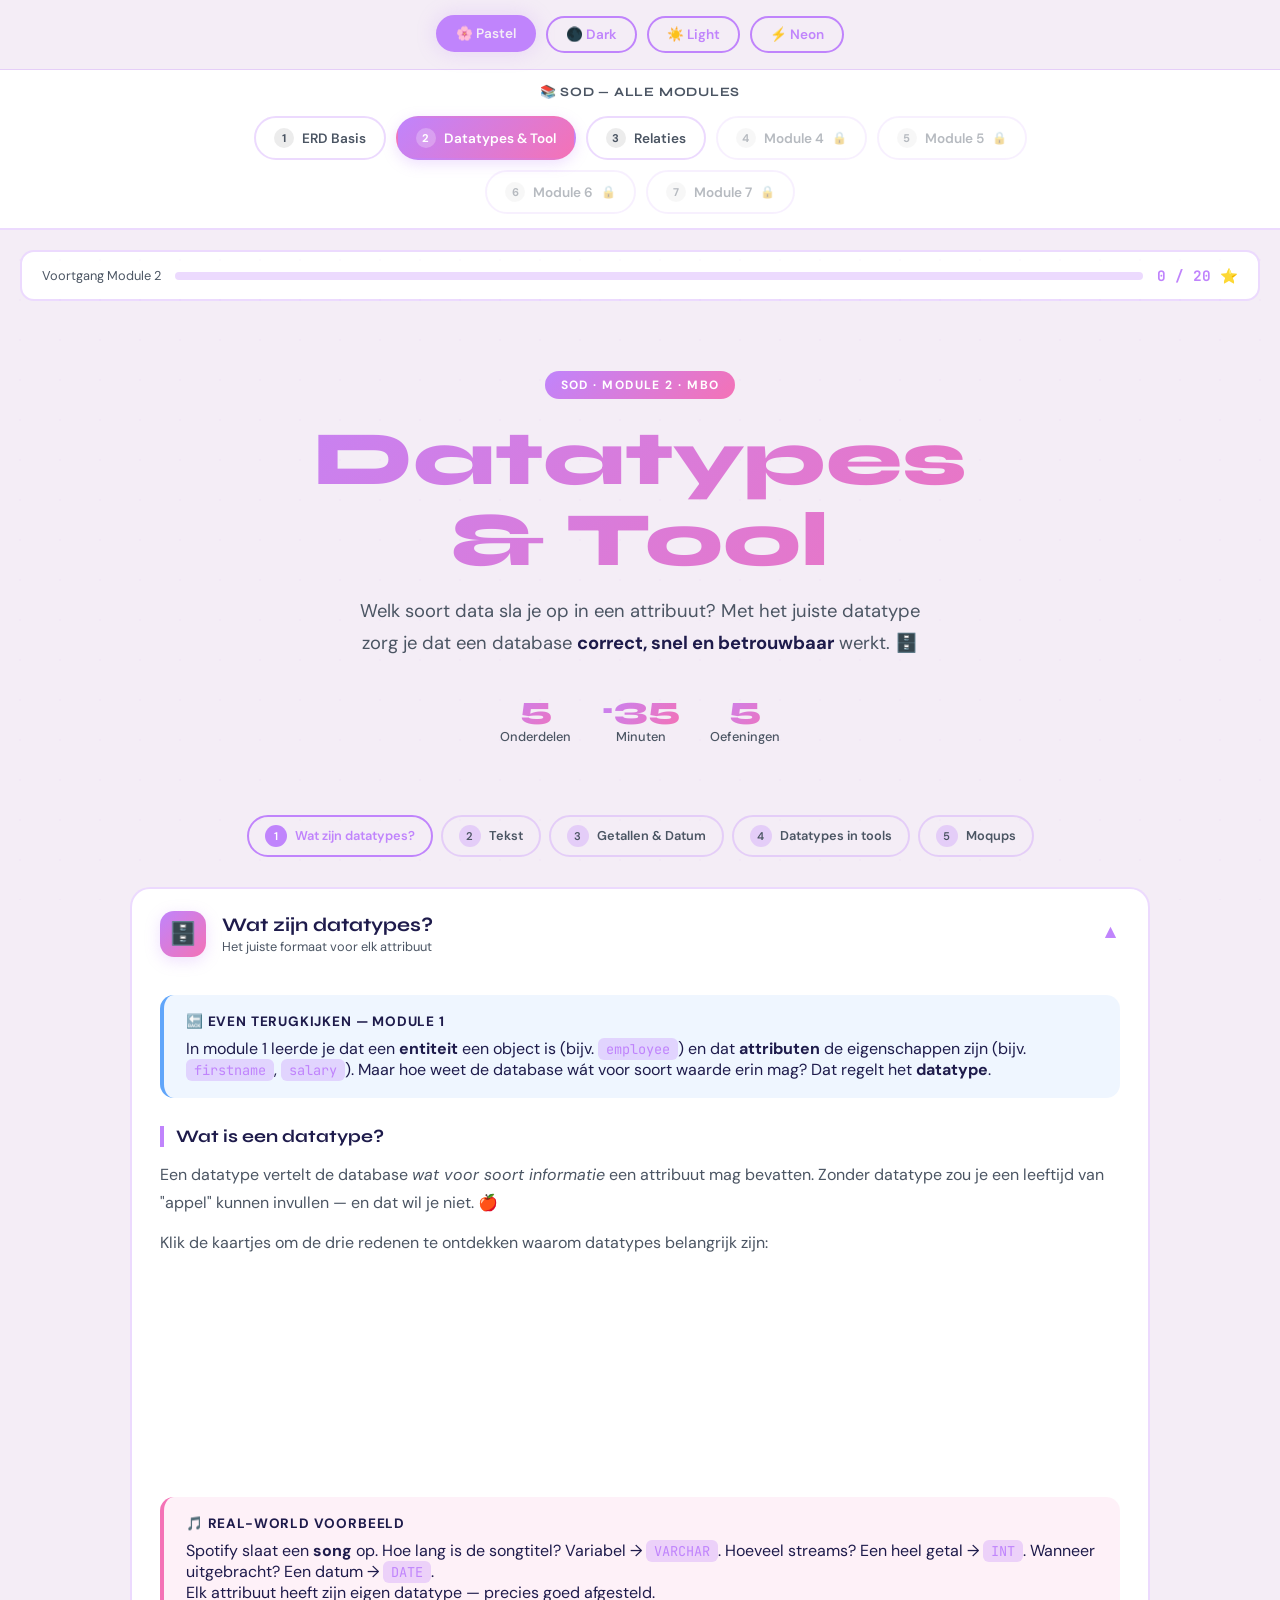
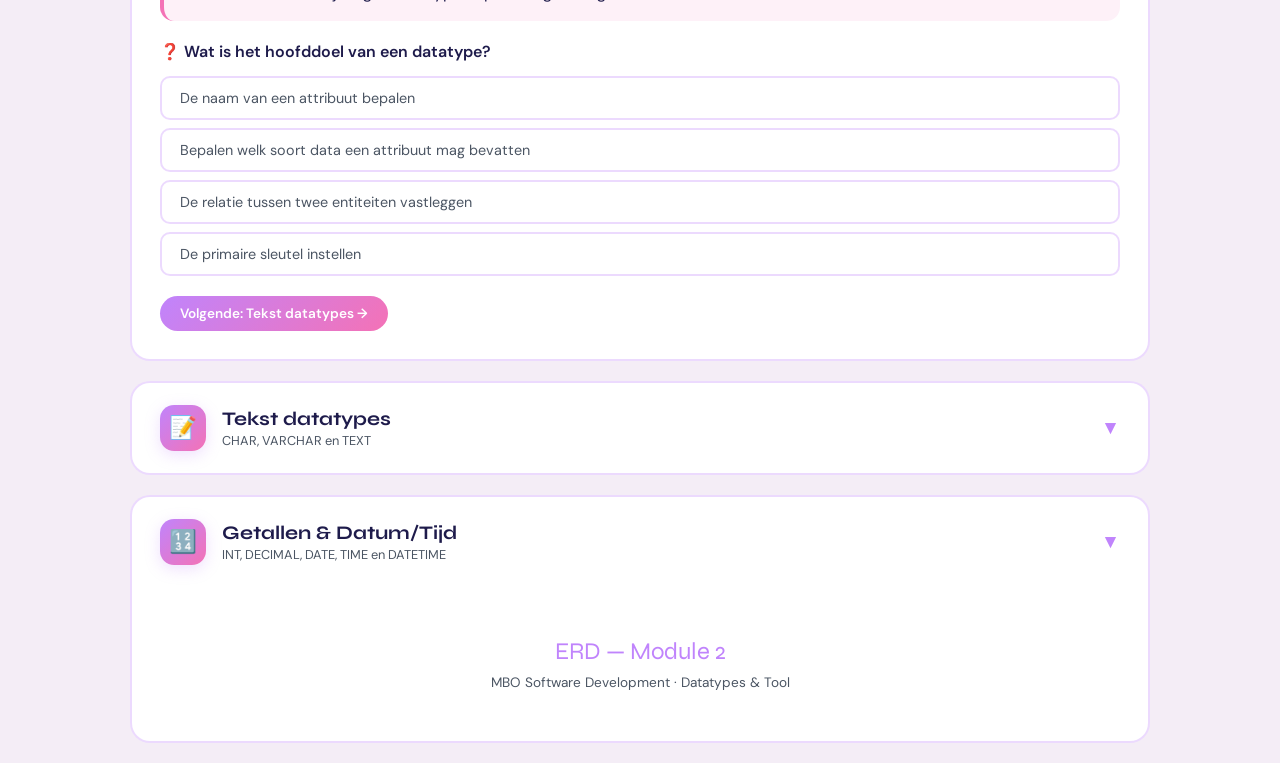
==== commit d373b0f3: "Add files via upload" ====
--- a/module2.html
+++ b/module2.html
@@ -28,8 +28,8 @@
     <a class="module-pill active" href="module2.html">
       <span class="pill-num">2</span> Datatypes &amp; Tool
     </a>
-    <a class="module-pill locked" href="#">
-      <span class="pill-num">3</span> Module 3 <span class="pill-lock">🔒</span>
+    <a class="module-pill" href="module3.html">
+      <span class="pill-num">3</span> Relaties
     </a>
     <a class="module-pill locked" href="#">
       <span class="pill-num">4</span> Module 4 <span class="pill-lock">🔒</span>
--- a/style.css
+++ b/style.css
@@ -1274,6 +1274,137 @@
 }
 
 /* ================================================================
+   MODULE 4 — M:N GAME ELEMENTEN
+================================================================ */
+.mn-dot {
+  width: 12px;
+  height: 12px;
+  border-radius: 50%;
+  background: var(--border);
+  border: 2px solid var(--border);
+  transition: all .3s;
+}
+.mn-dot.active { background: var(--accent1); border-color: var(--accent1); box-shadow: 0 0 8px var(--glow); }
+.mn-dot.done   { background: var(--accent3); border-color: var(--accent3); }
+
+.scenario-btn.active-sel {
+  background: rgba(192,132,252,.15);
+  border-color: var(--accent1);
+  color: var(--accent1);
+}
+
+/* ================================================================
+   MODULE 3 — ERD'ISH & RELATIES
+================================================================ */
+.erdish-builder {
+  background: var(--code-bg);
+  border: 2px solid var(--border);
+  border-radius: 16px;
+  padding: 20px;
+  margin: 16px 0;
+}
+.erdish-sentence {
+  display: flex;
+  flex-wrap: wrap;
+  align-items: center;
+  gap: 8px;
+  font-family: 'JetBrains Mono', monospace;
+  font-size: .9rem;
+  margin: 10px 0;
+  padding: 14px;
+  background: var(--card-bg);
+  border-radius: 10px;
+  border: 2px solid var(--border);
+}
+.erdish-word   { color: var(--text2); font-style: italic; }
+.erdish-entity { color: var(--accent1); font-weight: 700; }
+.erdish-select {
+  background: var(--card-bg);
+  border: 2px solid var(--accent1);
+  border-radius: 8px;
+  color: var(--text);
+  font-family: 'JetBrains Mono', monospace;
+  font-size: .85rem;
+  padding: 4px 8px;
+  cursor: pointer;
+  outline: none;
+}
+.erdish-select:focus { border-color: var(--accent3); }
+.erdish-result {
+  margin-top: 12px;
+  padding: 12px 16px;
+  border-radius: 10px;
+  font-size: .85rem;
+  display: none;
+}
+.erdish-result.show    { display: block; }
+.erdish-result.correct { background: rgba(52,211,153,.15); border: 2px solid var(--accent3); color: var(--accent3); }
+.erdish-result.wrong   { background: rgba(248,113,113,.12); border: 2px solid #f87171; color: #f87171; }
+
+/* Relatie SVG wrapper */
+.rel-svg-wrap {
+  display: flex;
+  justify-content: center;
+  overflow-x: auto;
+  margin: 16px 0;
+}
+
+/* Identifying vs non-identifying vergelijk */
+.id-compare {
+  display: grid;
+  grid-template-columns: 1fr 1fr;
+  gap: 16px;
+  margin: 16px 0;
+}
+.id-box {
+  border-radius: 14px;
+  padding: 16px;
+  border: 2px solid var(--border);
+}
+.id-box.non   { border-color: var(--accent3); background: rgba(52,211,153,.06); }
+.id-box.ident { border-color: #f87171;        background: rgba(248,113,113,.06); }
+.id-box-title {
+  font-family: 'Syne', sans-serif;
+  font-weight: 700;
+  font-size: .95rem;
+  margin-bottom: 10px;
+}
+.id-box.non .id-box-title   { color: var(--accent3); }
+.id-box.ident .id-box-title { color: #f87171; }
+
+/* Scenario game */
+.scenario-card {
+  background: var(--card-bg);
+  border: 2px solid var(--border);
+  border-radius: 14px;
+  padding: 18px 20px;
+  margin: 12px 0;
+  transition: border-color .2s;
+}
+.scenario-q    { font-weight: 600; margin-bottom: 12px; }
+.scenario-opts { display: flex; gap: 10px; flex-wrap: wrap; }
+.scenario-btn {
+  padding: 8px 18px;
+  border-radius: 999px;
+  border: 2px solid var(--border);
+  background: transparent;
+  color: var(--text);
+  font-family: 'DM Sans', sans-serif;
+  font-size: .85rem;
+  font-weight: 600;
+  cursor: pointer;
+  transition: all .2s;
+}
+.scenario-btn:hover       { border-color: var(--accent1); color: var(--accent1); }
+.scenario-btn.correct-ans { background: rgba(52,211,153,.15); border-color: var(--accent3); color: var(--accent3); }
+.scenario-btn.wrong-ans   { background: rgba(248,113,113,.12); border-color: #f87171; color: #f87171; }
+.scenario-feedback        { margin-top: 10px; font-size: .85rem; min-height: 20px; }
+
+@media(max-width:600px) {
+  .id-compare { grid-template-columns: 1fr; }
+}
+
+/* ================================================================
    RESPONSIVE
 ================================================================ */
 @media (max-width: 700px) {
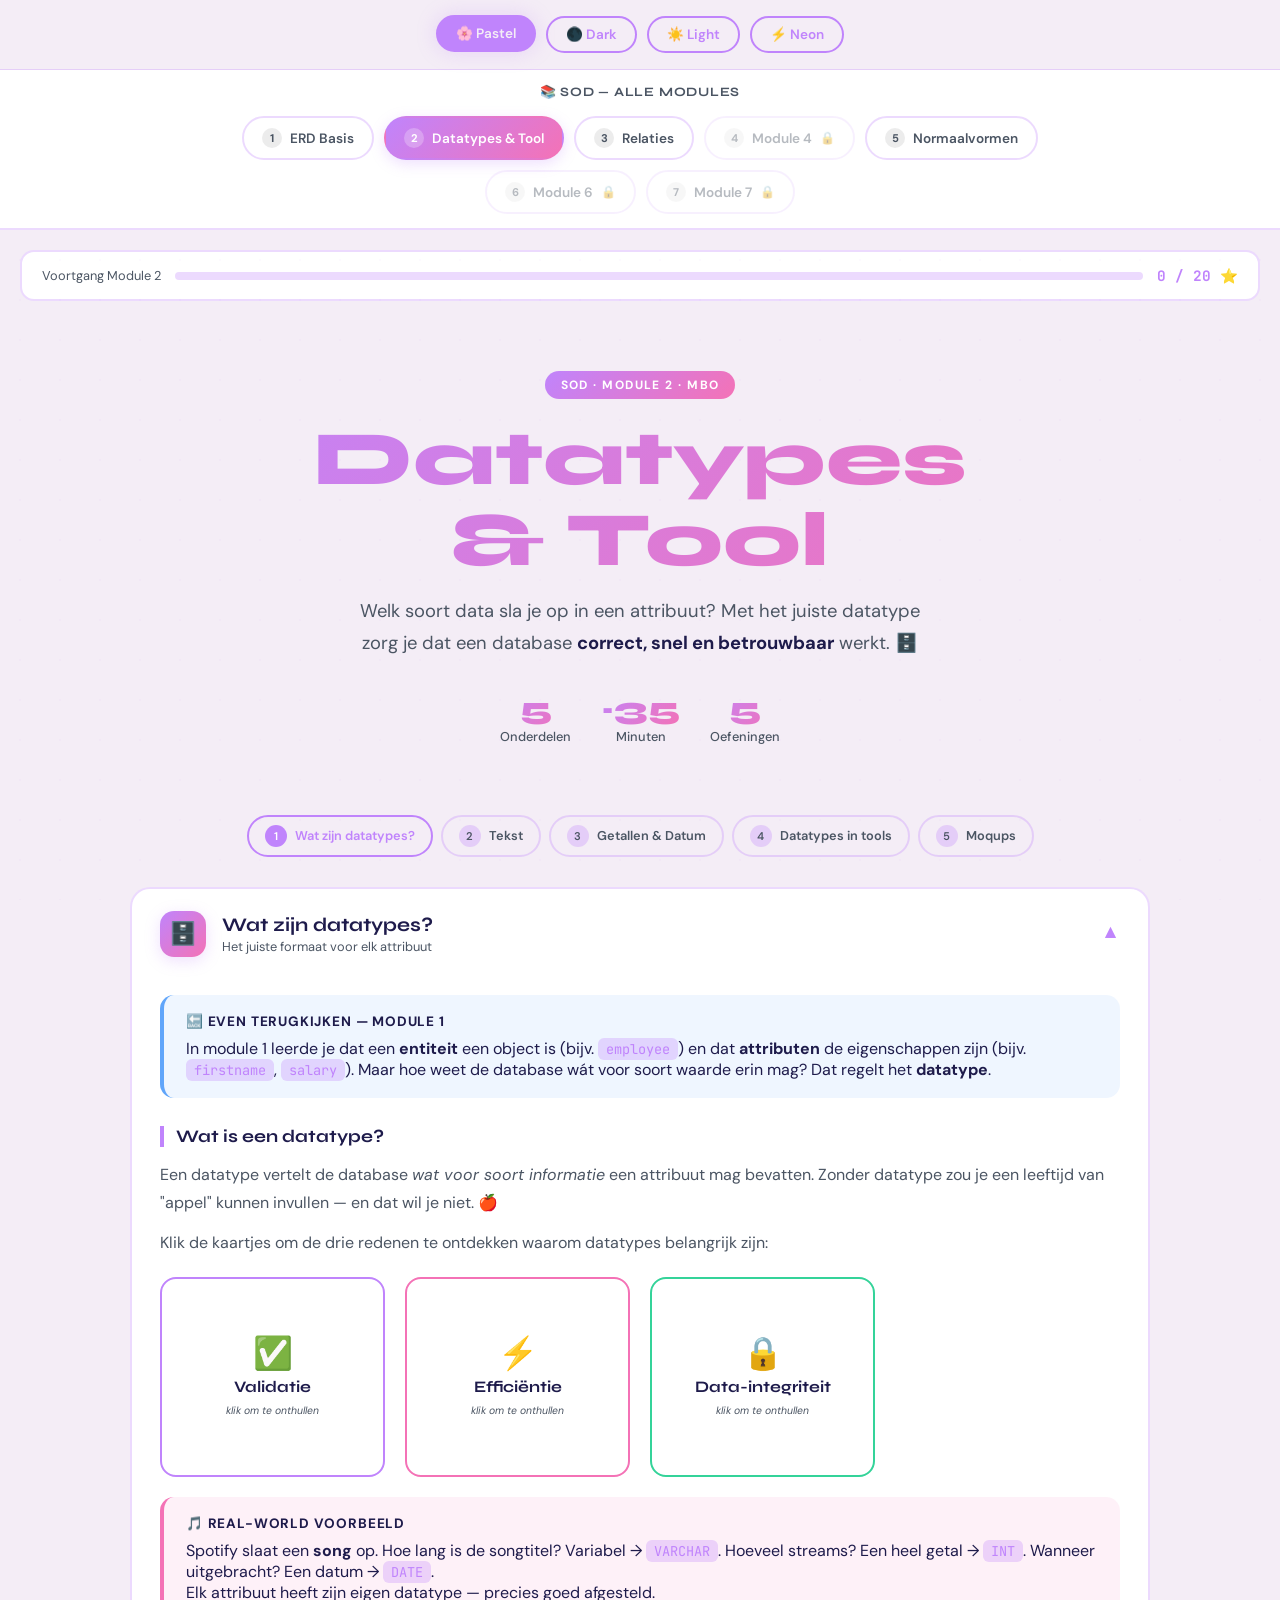
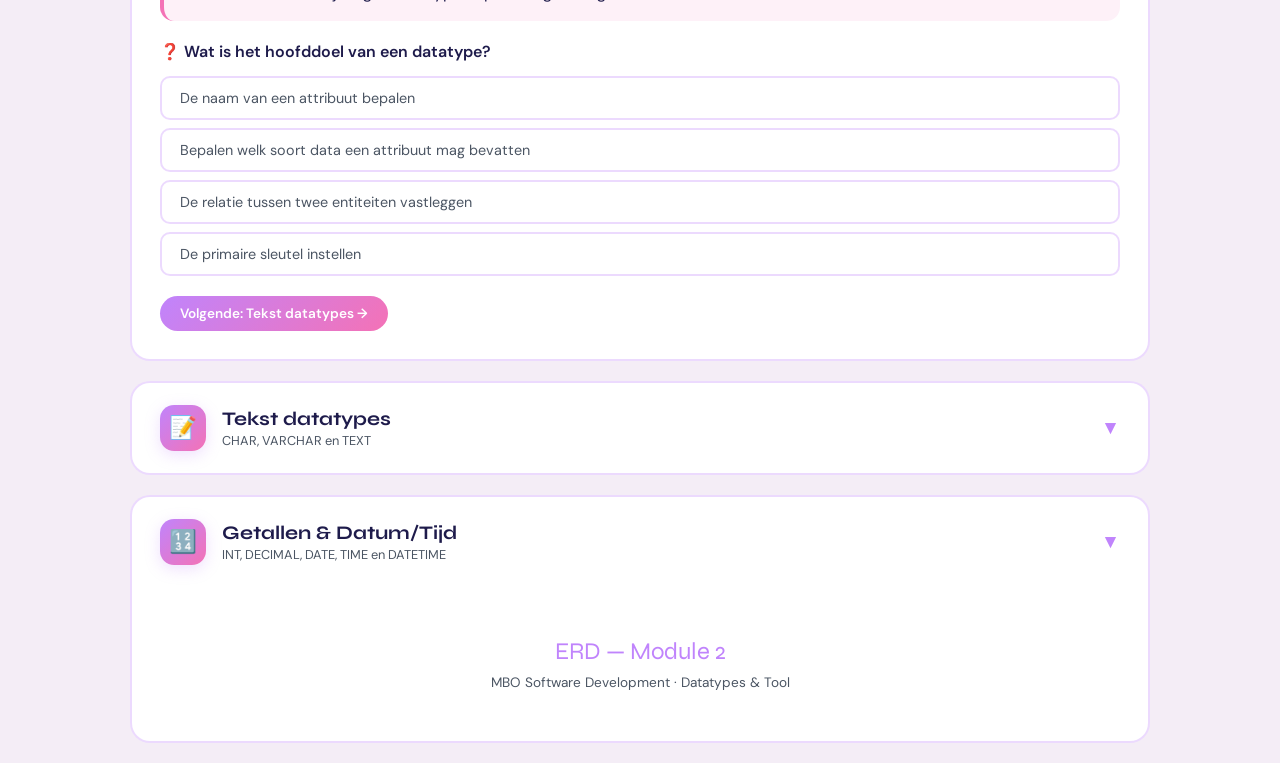
==== commit f86f6130: "Add files via upload" ====
--- a/module2.html
+++ b/module2.html
@@ -34,8 +34,8 @@
     <a class="module-pill locked" href="#">
       <span class="pill-num">4</span> Module 4 <span class="pill-lock">🔒</span>
     </a>
-    <a class="module-pill locked" href="#">
-      <span class="pill-num">5</span> Module 5 <span class="pill-lock">🔒</span>
+    <a class="module-pill" href="module5.html">
+      <span class="pill-num">5</span> Normaalvormen
     </a>
     <a class="module-pill locked" href="#">
       <span class="pill-num">6</span> Module 6 <span class="pill-lock">🔒</span>
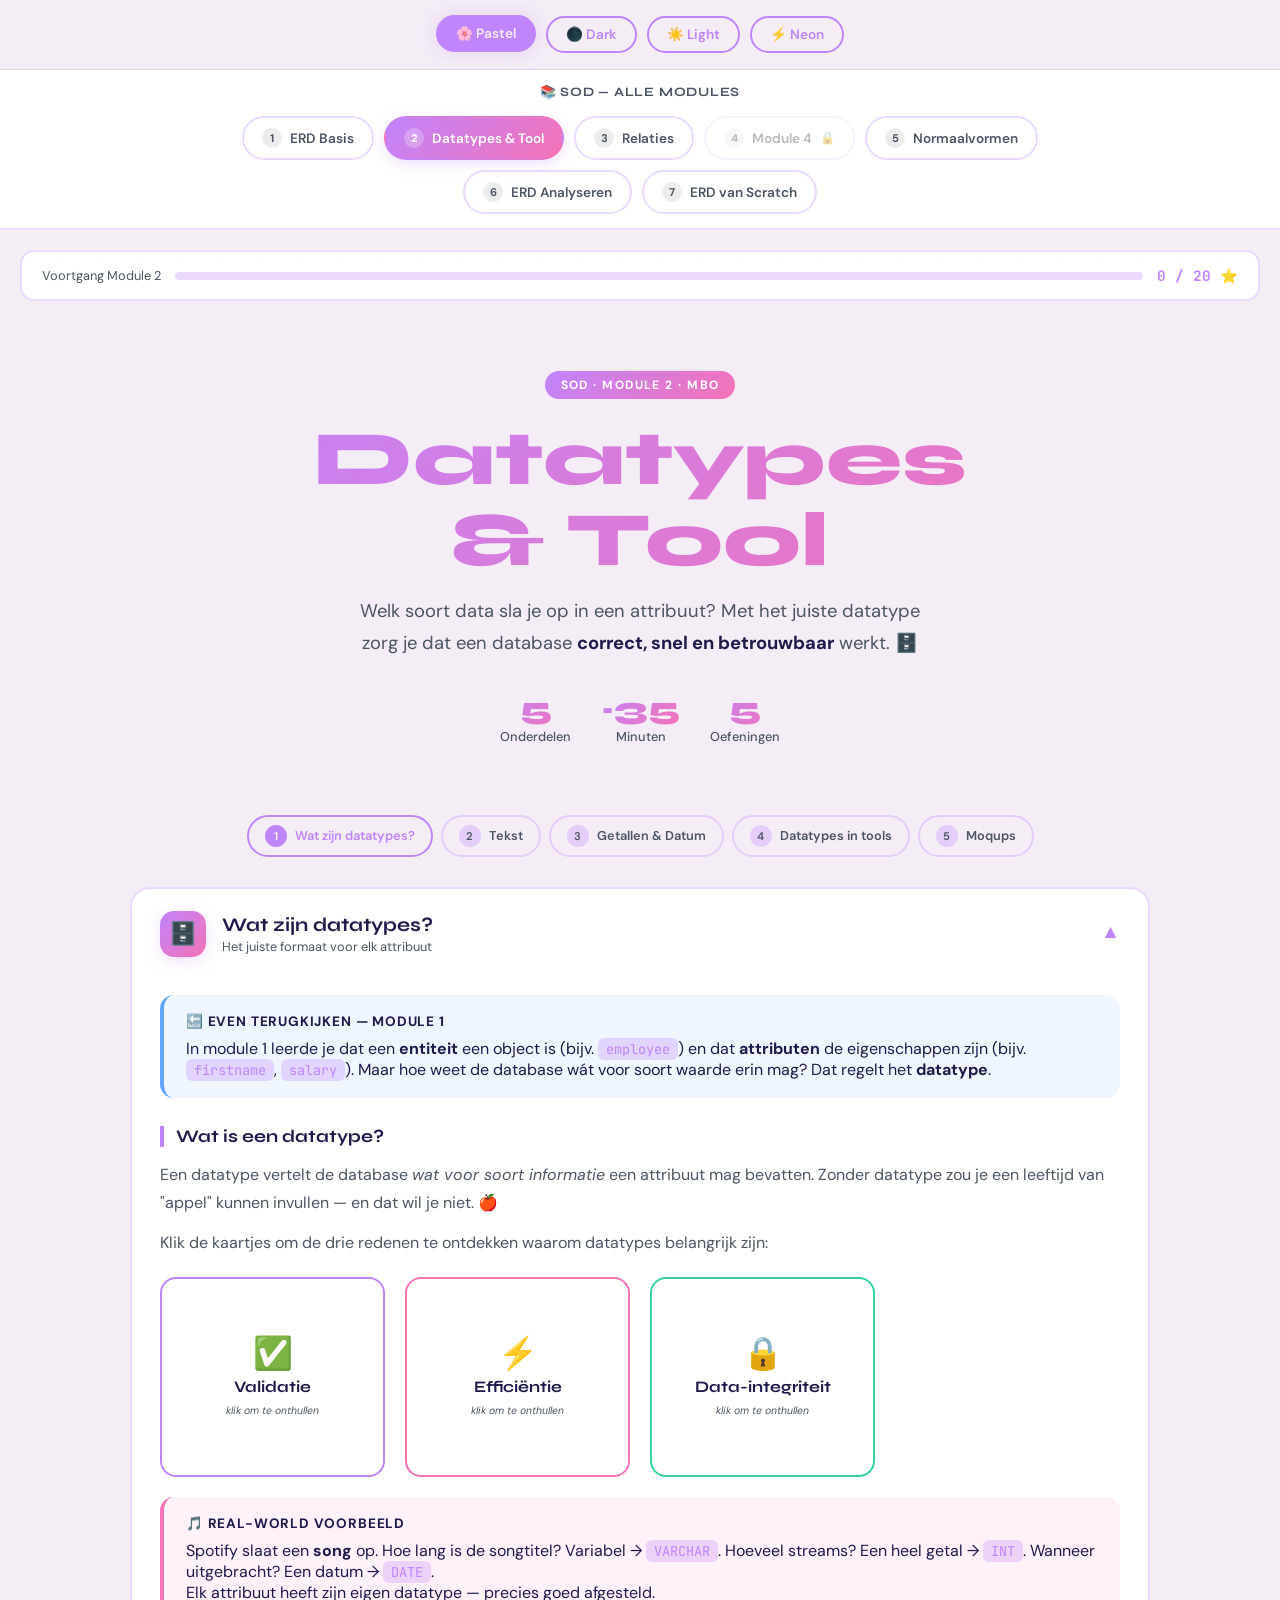
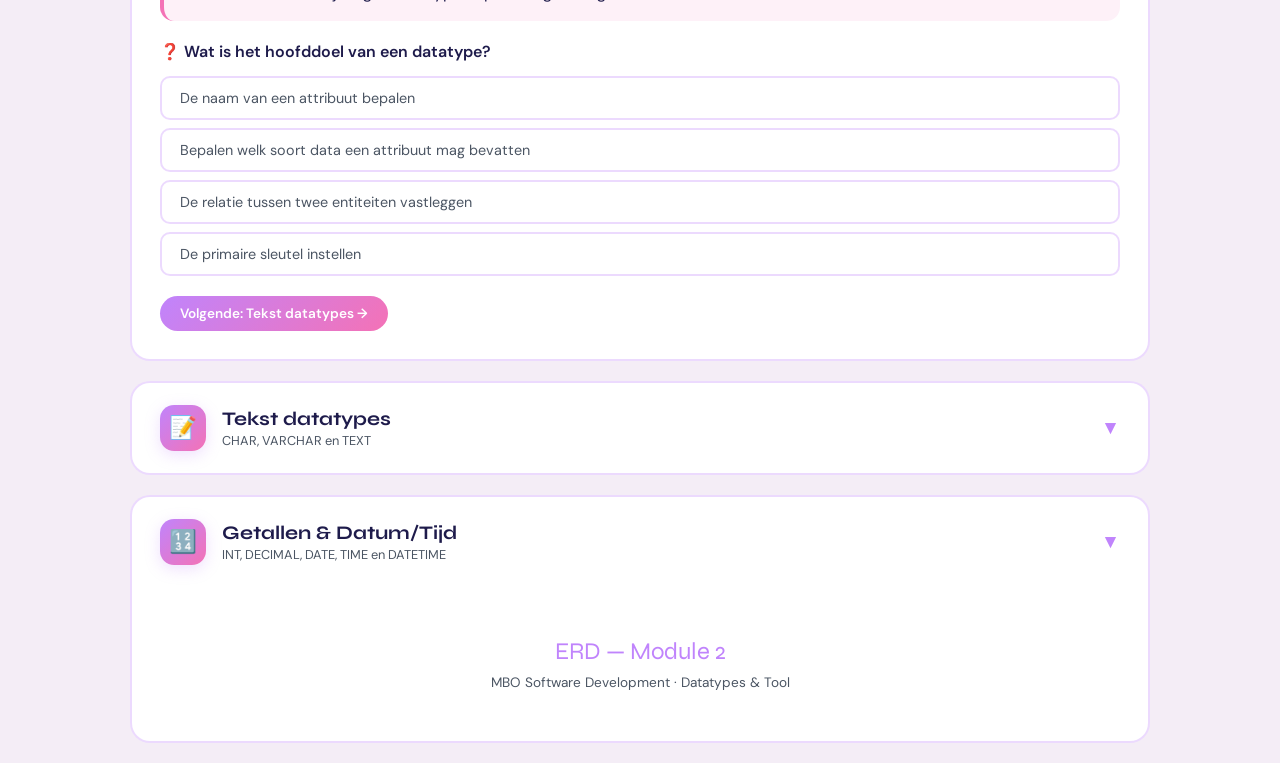
==== commit e97369f2: "module 6 en 7 toegevoegd" ====
--- a/module2.html
+++ b/module2.html
@@ -37,11 +37,11 @@
     <a class="module-pill" href="module5.html">
       <span class="pill-num">5</span> Normaalvormen
     </a>
-    <a class="module-pill locked" href="#">
-      <span class="pill-num">6</span> Module 6 <span class="pill-lock">🔒</span>
+    <a class="module-pill" href="module6.html">
+      <span class="pill-num">6</span> ERD Analyseren
     </a>
-    <a class="module-pill locked" href="#">
-      <span class="pill-num">7</span> Module 7 <span class="pill-lock">🔒</span>
+    <a class="module-pill" href="module7.html">
+      <span class="pill-num">7</span> ERD van Scratch
     </a>
   </div>
 </nav>
